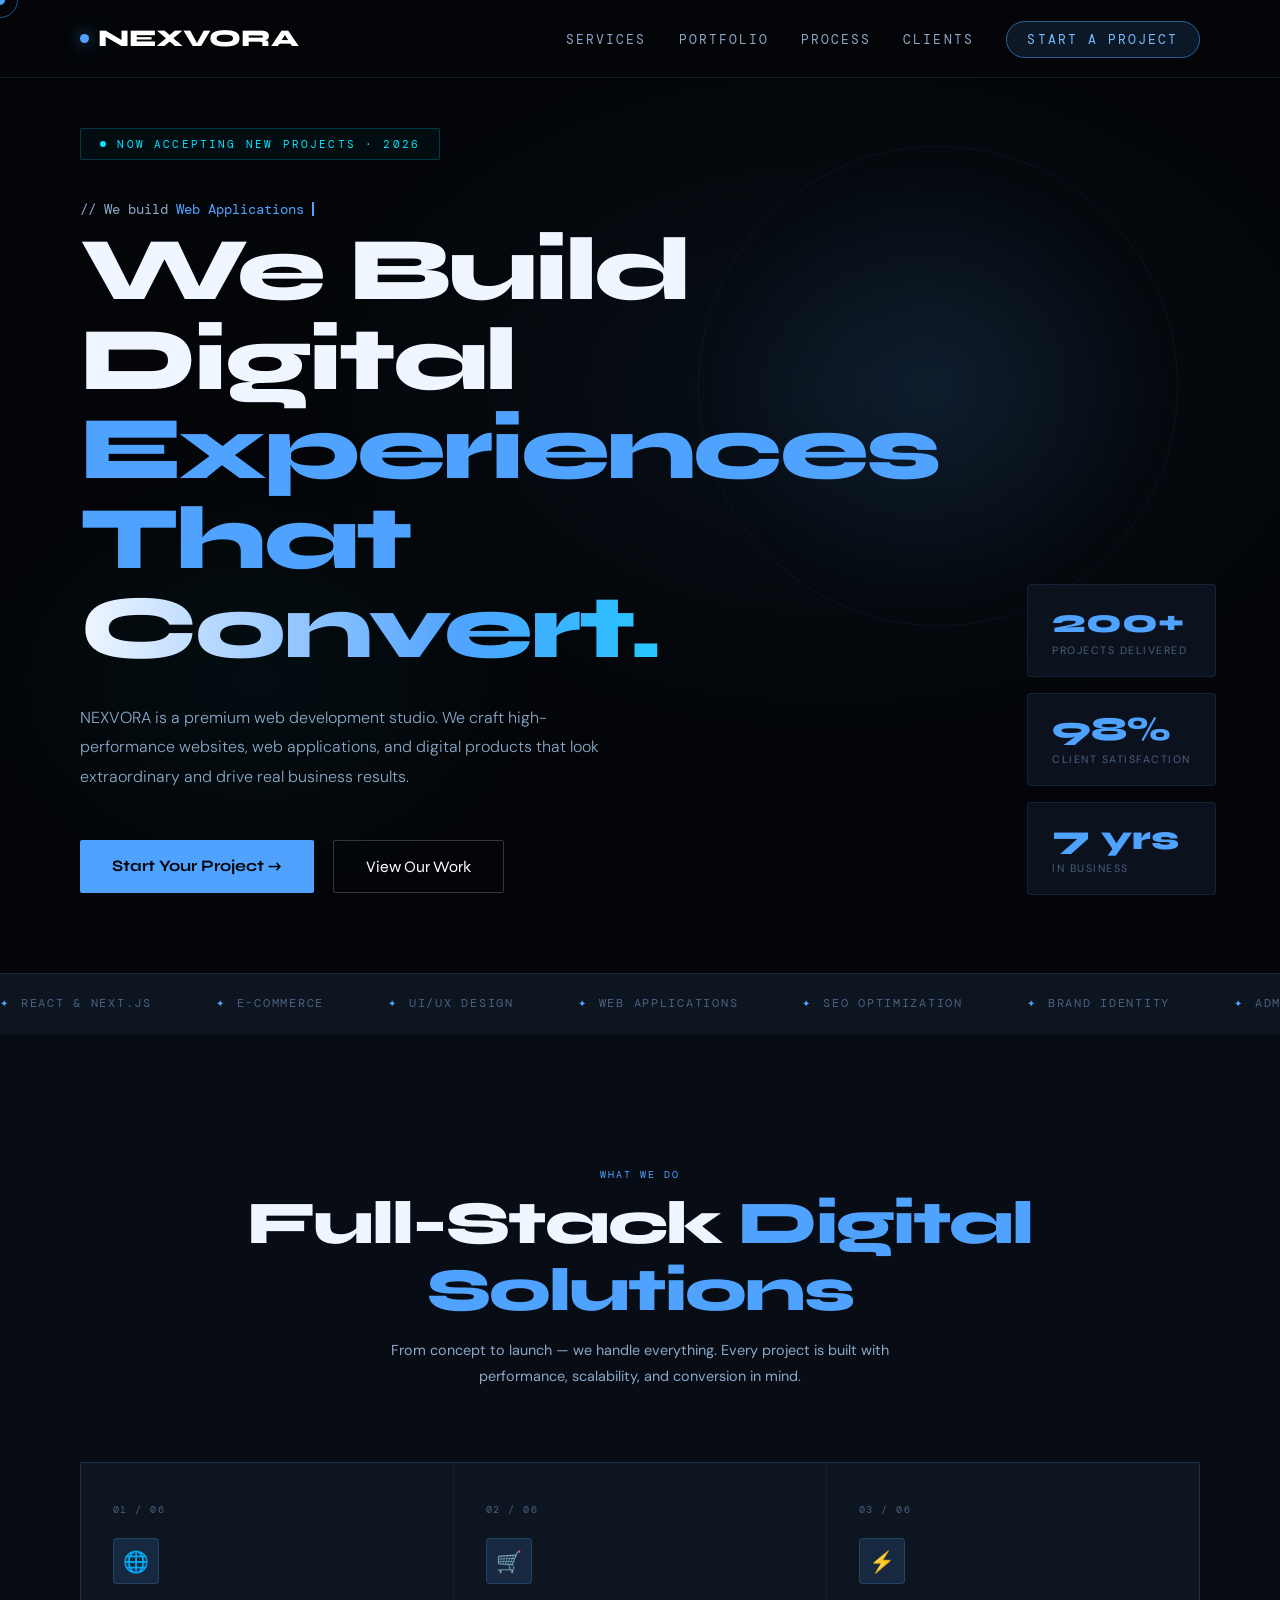
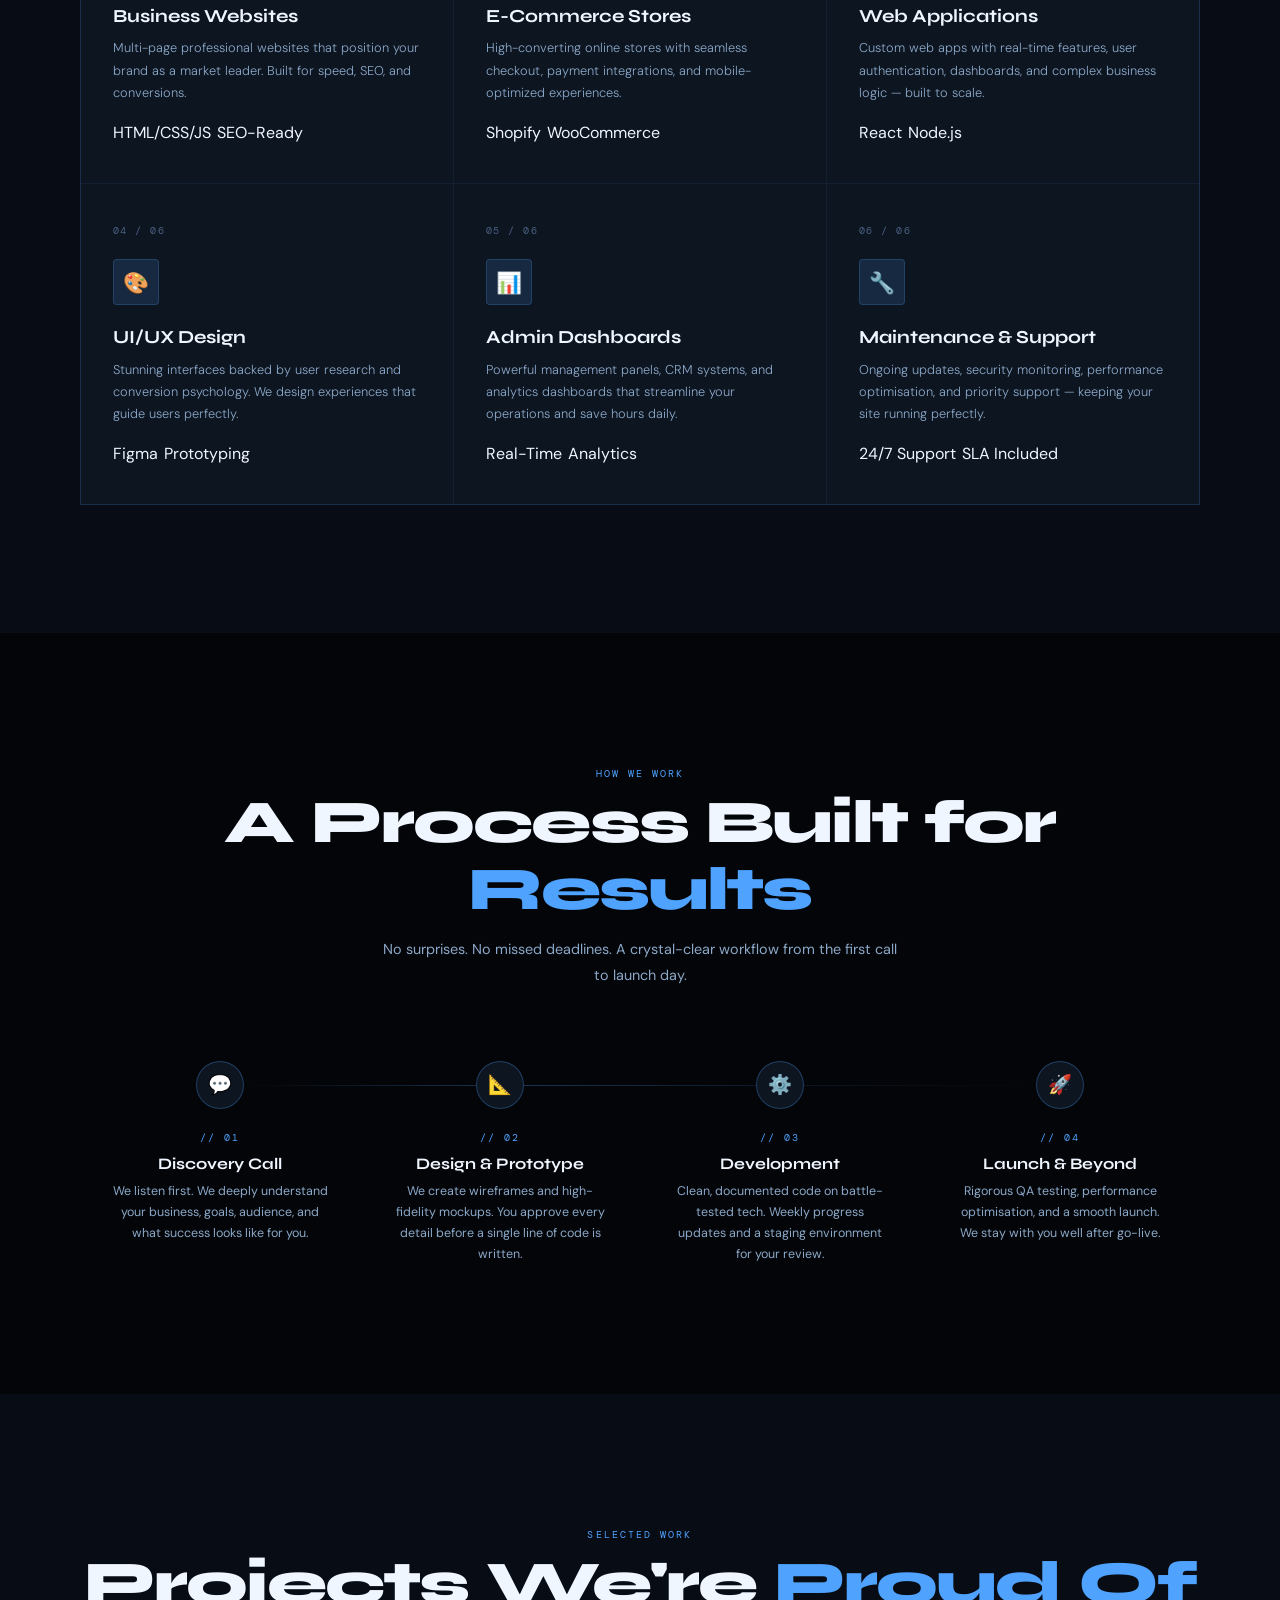
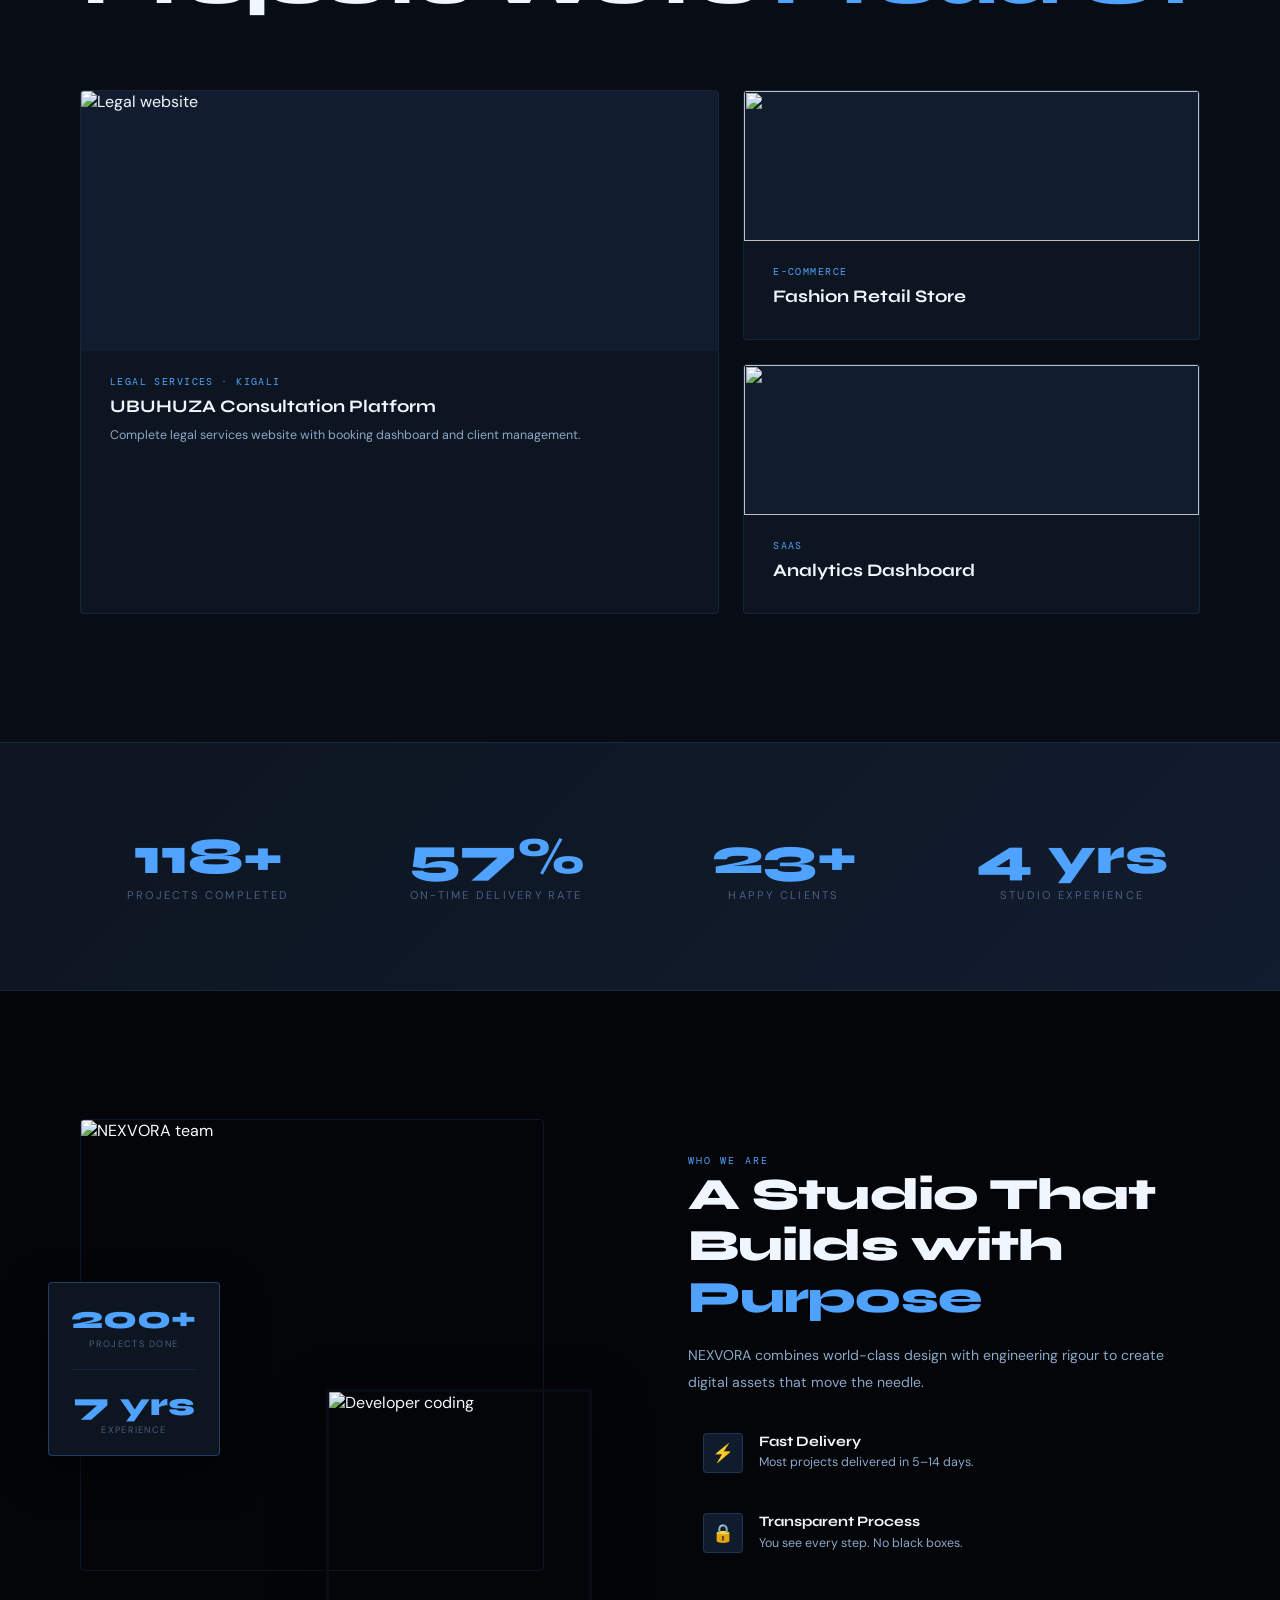
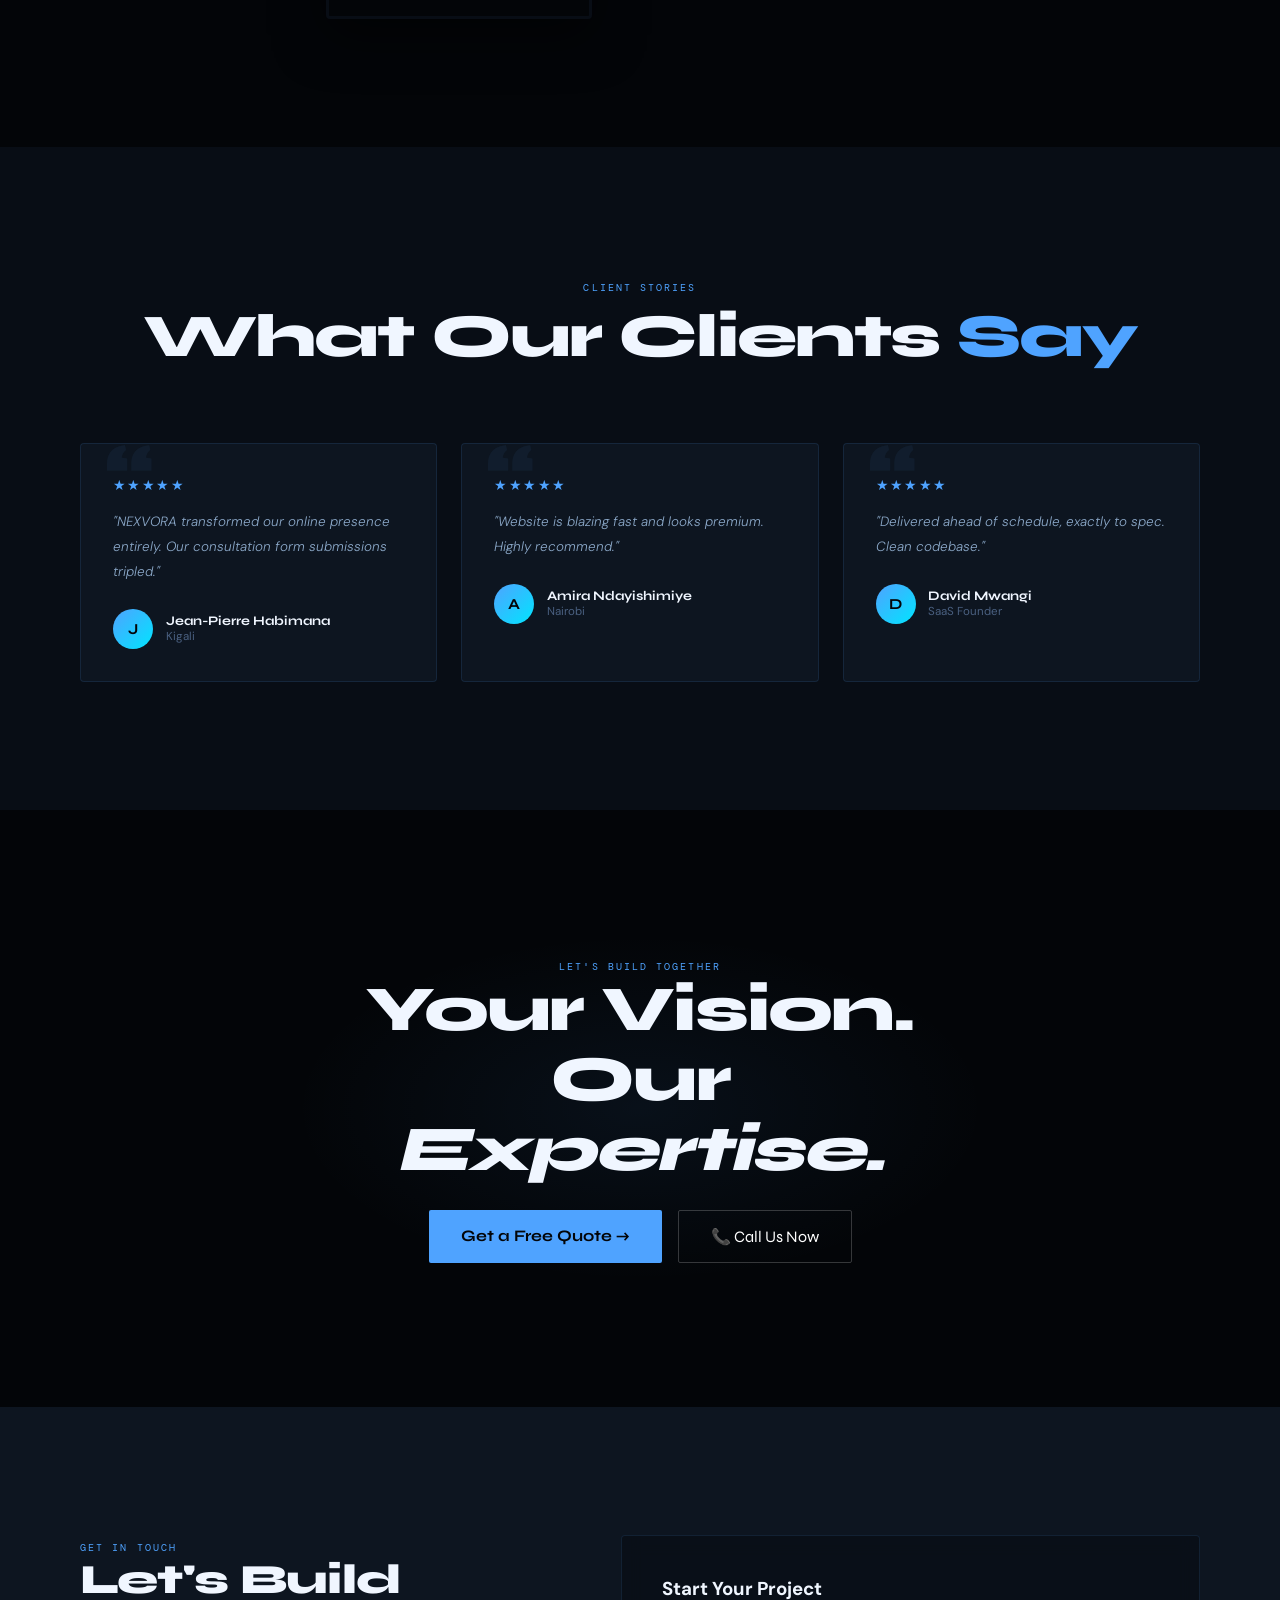
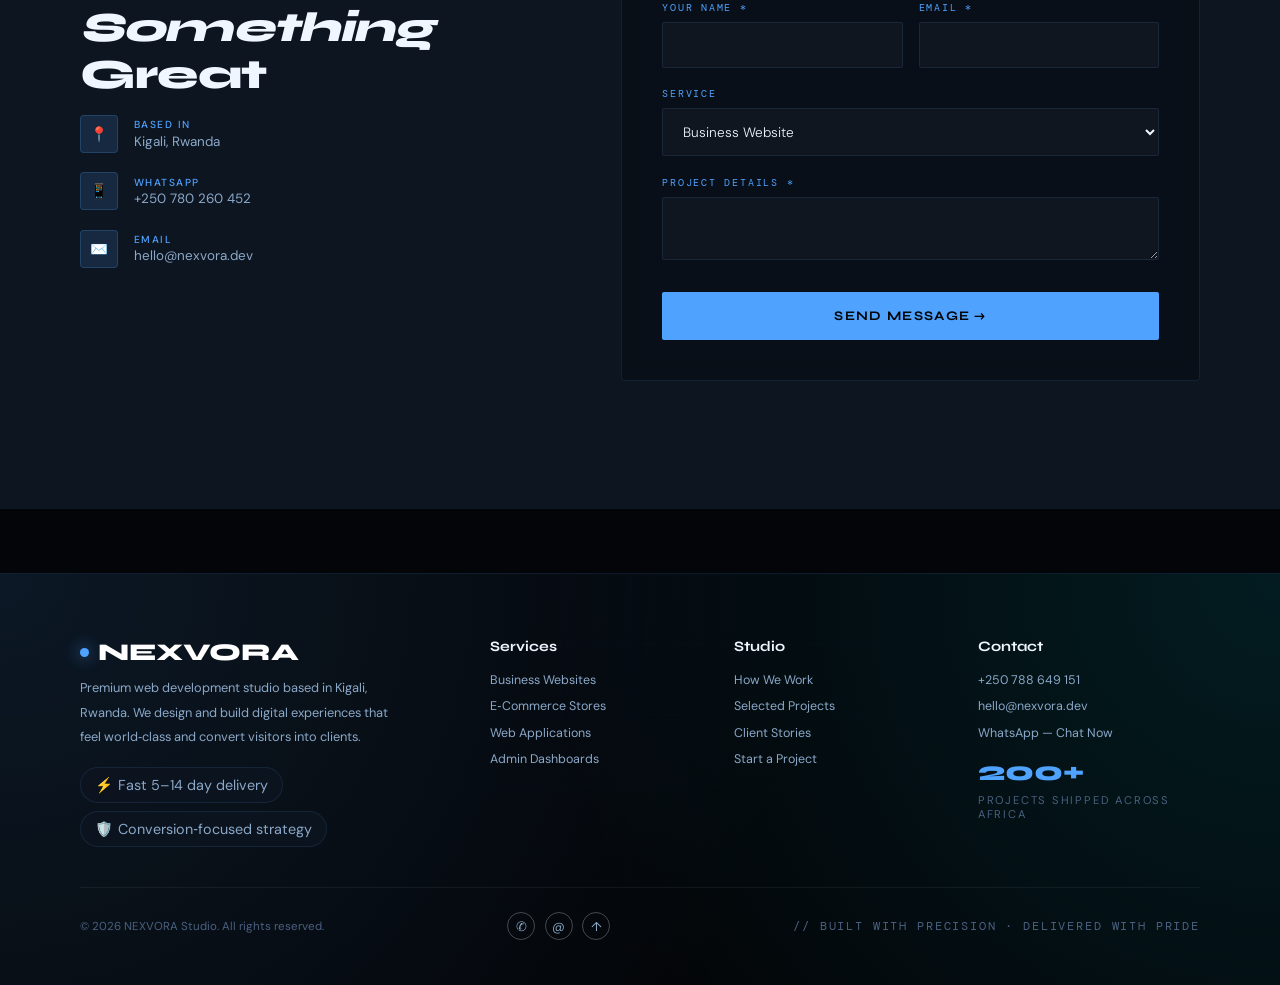
==== index.html @ e2d2cad9 "Initial NEXVORA" ====
<!DOCTYPE html>
<html lang="en">
<head>
<meta charset="UTF-8">
<meta name="viewport" content="width=device-width, initial-scale=1.0">
<title>NEXVORA — World-Class Web Development Studio</title>
<link rel="preconnect" href="https://fonts.googleapis.com">
<link rel="preconnect" href="https://fonts.gstatic.com" crossorigin>
<link rel="preconnect" href="https://images.unsplash.com">
<link rel="stylesheet" href="shared.css">
<style>
section{position:relative;z-index:1;}
/* HERO */
.hero{min-height:100vh;display:flex;align-items:center;padding:8rem 5rem 5rem;overflow:hidden;position:relative;}
.hero-bg{position:absolute;inset:0;background:radial-gradient(ellipse 70% 60% at 65% 40%,rgba(79,163,255,.07),transparent 60%),radial-gradient(ellipse 40% 40% at 20% 70%,rgba(0,229,255,.04),transparent 55%),var(--black);overflow:hidden;}
.hero-bg::before{content:'';position:absolute;inset:-10%;background:url('https://images.unsplash.com/photo-1522071820081-009f0129c71c?w=1600&q=70&auto=format&fit=crop') center/cover no-repeat;opacity:.18;mix-blend-mode:soft-light;filter:grayscale(18%);pointer-events:none;}
.hero-img-right{position:absolute;right:0;top:0;bottom:0;width:45%;background:url('https://images.unsplash.com/photo-1607799279861-4dd421887fb3?w=800&q=75&auto=format&fit=crop') center/cover no-repeat;mask-image:linear-gradient(to right,transparent 0%,black 35%);-webkit-mask-image:linear-gradient(to right,transparent 0%,black 35%);opacity:.15;pointer-events:none;}
.hero-orb{position:absolute;right:8%;top:15%;width:480px;height:480px;background:radial-gradient(circle,rgba(79,163,255,.1) 0%,transparent 70%);border-radius:50%;animation:orbFloat 9s ease-in-out infinite;border:1px solid rgba(79,163,255,.07);will-change:transform;pointer-events:none;}
@keyframes orbFloat{0%,100%{transform:translateY(0);}50%{transform:translateY(-24px);}}
.hero-content{position:relative;z-index:2;max-width:760px;}
.hero-badge{display:inline-flex;align-items:center;gap:.7rem;font-family:'DM Mono',monospace;font-size:.68rem;letter-spacing:.2em;text-transform:uppercase;color:var(--cyan);margin-bottom:2.5rem;padding:.5rem 1.2rem;border:1px solid rgba(0,229,255,.2);border-radius:2px;background:rgba(0,229,255,.04);animation:fadeUp .7s ease .1s both;}
.hero-badge-dot{width:6px;height:6px;background:var(--cyan);border-radius:50%;animation:dotPulse 2.5s infinite;}
@keyframes fadeUp{from{opacity:0;transform:translate3d(0,18px,0);}to{opacity:1;transform:translate3d(0,0,0);}}
.hero h1{font-family:'Syne',sans-serif;font-size:clamp(3rem,7vw,6.2rem);font-weight:800;line-height:1.0;letter-spacing:-.03em;color:var(--white);margin-bottom:1.8rem;animation:fadeUp .8s ease .2s both;}
.hero h1 .line-2{display:block;color:var(--blue);}
.hero h1 .line-3{display:block;background:linear-gradient(90deg,var(--white) 0%,var(--blue) 50%,var(--cyan) 100%);-webkit-background-clip:text;-webkit-text-fill-color:transparent;background-clip:text;}
.type-wrap{display:flex;align-items:center;gap:.5rem;font-family:'DM Mono',monospace;font-size:.88rem;color:var(--text);margin-bottom:.5rem;animation:fadeUp .7s ease .35s both;}
.cursor-blink{width:2px;height:1em;background:var(--blue);display:inline-block;animation:blink .9s step-end infinite;}
@keyframes blink{0%,100%{opacity:1;}50%{opacity:0;}}
.hero-sub{font-size:1rem;font-weight:300;color:var(--text);line-height:1.85;max-width:540px;margin-bottom:3rem;animation:fadeUp .7s ease .45s both;}
.hero-actions{display:flex;gap:1.2rem;flex-wrap:wrap;animation:fadeUp .7s ease .55s both;}
.hero-stats{position:absolute;right:5%;bottom:8%;z-index:2;display:flex;flex-direction:column;gap:1rem;animation:fadeUp .9s ease .9s both;}
.hero-stat-card{background:rgba(13,21,32,.88);border:1px solid var(--border);border-radius:4px;padding:1.2rem 1.5rem;backdrop-filter:blur(10px);min-width:155px;transition:border-color .25s;}
.h-stat-num{font-family:'Syne',sans-serif;font-size:2.1rem;font-weight:800;color:var(--blue);line-height:1;}
.h-stat-label{font-size:.67rem;letter-spacing:.14em;text-transform:uppercase;color:var(--text-dim);margin-top:.3rem;}
/* MARQUEE */
.marquee-section{padding:1.4rem 0;border-top:1px solid var(--border);border-bottom:1px solid var(--border);background:var(--panel);overflow:hidden;position:relative;z-index:1;contain:layout style;}
.marquee-track{display:flex;gap:4rem;white-space:nowrap;animation:marquee 35s linear infinite;will-change:transform;}
@keyframes marquee{from{transform:translate3d(0,0,0);}to{transform:translate3d(-50%,0,0);}}
.marquee-item{display:flex;align-items:center;gap:.7rem;font-family:'DM Mono',monospace;font-size:.72rem;letter-spacing:.15em;text-transform:uppercase;color:var(--text-dim);flex-shrink:0;}
.marquee-item span{color:var(--blue);font-size:.6rem;}
/* SERVICES */
#services{padding:8rem 5rem;background:var(--dark);}
.section-header{text-align:center;margin-bottom:4.5rem;}
.section-header h2{font-family:'Syne',sans-serif;font-size:clamp(2.4rem,5vw,3.8rem);font-weight:800;letter-spacing:-.03em;color:var(--white);margin-top:.5rem;line-height:1.1;}
.section-header h2 em{font-style:normal;color:var(--blue);}
.section-header p{font-size:.9rem;color:var(--text);max-width:520px;margin:.8rem auto 0;line-height:1.8;}
.services-grid{display:grid;grid-template-columns:repeat(3,1fr);gap:1px;background:var(--border);border:1px solid var(--border);max-width:1280px;margin:0 auto;contain:layout;}
.svc-card{background:var(--panel);padding:2.5rem 2rem;transition:background .3s,transform .3s;position:relative;overflow:hidden;}
.svc-card::before{content:'';position:absolute;top:0;left:0;right:0;height:2px;background:linear-gradient(90deg,var(--blue),var(--cyan));transform:scaleX(0);transform-origin:left;transition:transform .35s;}
.svc-card:hover{background:var(--panel-2);transform:translateY(-2px);}
.svc-card:hover::before{transform:scaleX(1);}
.svc-num{font-family:'DM Mono',monospace;font-size:.64rem;color:var(--text-dim);letter-spacing:.14em;margin-bottom:1.4rem;}
.svc-icon{width:46px;height:46px;background:var(--blue-dim);border:1px solid rgba(79,163,255,.2);border-radius:4px;display:flex;align-items:center;justify-content:center;font-size:1.3rem;margin-bottom:1.3rem;transition:background .25s,border-color .25s;}
.svc-card:hover .svc-icon{background:rgba(79,163,255,.25);border-color:var(--blue);}
.svc-title{font-family:'Syne',sans-serif;font-size:1.15rem;font-weight:700;color:var(--white);margin-bottom:.65rem;}
.svc-desc{font-size:.8rem;font-weight:300;color:var(--text);line-height:1.75;}
.svc-tags{display:flex;flex-wrap:wrap;gap:.4rem;margin-top:1.1rem;}
.svc-arrow{position:absolute;top:2rem;right:2rem;color:var(--blue);opacity:0;transform:translate3d(-8px,0,0);transition:opacity .25s,transform .25s;font-size:1rem;}
.svc-card:hover .svc-arrow{opacity:1;transform:translate3d(0,0,0);}
/* PROCESS */
#process{padding:8rem 5rem;background:var(--black);overflow:hidden;position:relative;}
#process::before{content:'';position:absolute;inset:0;background:url('https://images.unsplash.com/photo-1461749280684-dccba630e2f6?w=1200&q=50&auto=format&fit=crop') center/cover no-repeat;opacity:.03;pointer-events:none;}
.process-inner{max-width:1280px;margin:0 auto;}
.process-grid{display:grid;grid-template-columns:repeat(4,1fr);gap:0;margin-top:3.5rem;position:relative;}
.process-grid::before{content:'';position:absolute;top:24px;left:calc(12.5% + 24px);right:calc(12.5% + 24px);height:1px;background:linear-gradient(90deg,transparent,var(--border-bright),var(--border),transparent);}
.process-step{padding:0 2rem;text-align:center;}
.step-icon-wrap{width:48px;height:48px;background:var(--panel);border:1px solid var(--border-bright);border-radius:50%;display:flex;align-items:center;justify-content:center;font-size:1.2rem;margin:0 auto 1.4rem;position:relative;z-index:1;transition:background .25s,border-color .25s,box-shadow .25s;}
.process-step:hover .step-icon-wrap{background:var(--blue-dim);border-color:var(--blue);box-shadow:0 0 20px rgba(79,163,255,.18);}
.step-num{font-family:'DM Mono',monospace;font-size:.6rem;color:var(--blue);letter-spacing:.2em;margin-bottom:.6rem;}
.step-title{font-family:'Syne',sans-serif;font-size:1rem;font-weight:700;color:var(--white);margin-bottom:.5rem;}
.step-desc{font-size:.78rem;color:var(--text);line-height:1.7;}
/* WORK */
#work{padding:8rem 5rem;background:var(--dark);}
.work-grid{display:grid;grid-template-columns:1.4fr 1fr;gap:1.5rem;max-width:1280px;margin:3rem auto 0;}
.work-card{background:var(--panel);border:1px solid var(--border);border-radius:4px;overflow:hidden;transition:border-color .3s,transform .3s,box-shadow .3s;}
.work-card:hover{border-color:var(--border-bright);transform:translateY(-4px);box-shadow:0 20px 50px rgba(0,0,0,.45);}
.work-img{width:100%;height:260px;position:relative;overflow:hidden;background:var(--panel-2);}
.work-img img{width:100%;height:100%;object-fit:cover;transition:transform .5s ease,filter .4s ease;filter:grayscale(12%);}
.work-card:hover .work-img img{transform:scale(1.05);filter:grayscale(0%);}
.work-img-overlay{position:absolute;inset:0;background:rgba(3,5,8,.55);display:flex;align-items:center;justify-content:center;opacity:0;transition:opacity .28s;}
.work-card:hover .work-img-overlay{opacity:1;}
.work-overlay-label{font-family:'Syne',sans-serif;font-size:.78rem;font-weight:700;letter-spacing:.14em;text-transform:uppercase;color:var(--white);border:1px solid rgba(255,255,255,.3);padding:.55rem 1.3rem;border-radius:2px;}
.work-info{padding:1.5rem 1.8rem;}
.work-cat{font-family:'DM Mono',monospace;font-size:.64rem;color:var(--blue);letter-spacing:.14em;text-transform:uppercase;margin-bottom:.5rem;}
.work-title{font-family:'Syne',sans-serif;font-size:1.1rem;font-weight:700;color:var(--white);margin-bottom:.5rem;}
.work-desc{font-size:.78rem;color:var(--text);line-height:1.7;}
.work-small-grid{display:grid;grid-template-columns:1fr;gap:1.5rem;}
/* STATS */
.stats-section{padding:5.5rem 5rem;background:linear-gradient(135deg,var(--panel),var(--panel-2));border-top:1px solid var(--border);border-bottom:1px solid var(--border);}
.stats-inner{max-width:1280px;margin:0 auto;display:grid;grid-template-columns:repeat(4,1fr);gap:2rem;}
.stat-item{text-align:center;}
.stat-number{font-family:'Syne',sans-serif;font-size:3.2rem;font-weight:800;color:var(--blue);line-height:1;margin-bottom:.4rem;}
.stat-label{font-size:.7rem;letter-spacing:.2em;text-transform:uppercase;color:var(--text-dim);}
/* ABOUT */
.about-section{padding:8rem 5rem;background:var(--black);}
.about-inner{max-width:1280px;margin:0 auto;display:grid;grid-template-columns:1fr 1fr;gap:6rem;align-items:center;}
.about-img-stack{position:relative;height:500px;}
.about-img-main{position:absolute;top:0;left:0;right:3rem;bottom:3rem;border-radius:4px;overflow:hidden;border:1px solid var(--border);}
.about-img-main img{width:100%;height:100%;object-fit:cover;filter:grayscale(15%) contrast(1.05);transition:filter .5s;}
.about-img-main:hover img{filter:grayscale(0%);}
.about-img-accent{position:absolute;bottom:0;right:0;width:52%;height:46%;border-radius:4px;overflow:hidden;border:3px solid var(--dark);box-shadow:0 16px 50px rgba(0,0,0,.55);}
.about-img-accent img{width:100%;height:100%;object-fit:cover;filter:grayscale(10%);}
.about-float-badge{position:absolute;top:50%;left:-2rem;transform:translateY(-50%);background:var(--panel);border:1px solid var(--border-bright);border-radius:4px;padding:1.2rem 1.4rem;z-index:2;box-shadow:0 16px 40px rgba(0,0,0,.5);display:flex;flex-direction:column;gap:1.2rem;}
.afb-stat{text-align:center;}
.afb-num{font-family:'Syne',sans-serif;font-size:2rem;font-weight:800;color:var(--blue);line-height:1;}
.afb-lbl{font-size:.58rem;letter-spacing:.14em;text-transform:uppercase;color:var(--text-dim);margin-top:.2rem;}
.afb-div{height:1px;background:var(--border);}
.about-text h2{font-family:'Syne',sans-serif;font-size:clamp(2rem,3.5vw,3rem);font-weight:800;letter-spacing:-.02em;color:var(--white);line-height:1.15;margin-bottom:1.2rem;}
.about-text h2 em{font-style:normal;color:var(--blue);}
.about-text p{font-size:.88rem;color:var(--text);line-height:1.9;margin-bottom:1rem;}
.about-pillars{display:flex;flex-direction:column;gap:.7rem;margin:1.4rem 0;}
.ap-row{display:flex;gap:1rem;align-items:flex-start;padding:.85rem;border:1px solid transparent;border-radius:4px;transition:background .25s,border-color .25s;}
.ap-row:hover{background:var(--blue-dim);border-color:var(--border);}
.ap-icon{width:40px;height:40px;background:var(--blue-dim);border:1px solid rgba(79,163,255,.2);border-radius:4px;display:flex;align-items:center;justify-content:center;font-size:1.1rem;flex-shrink:0;}
.ap-title{font-family:'Syne',sans-serif;font-size:.9rem;font-weight:700;color:var(--white);margin-bottom:.2rem;}
.ap-desc{font-size:.78rem;color:var(--text);line-height:1.6;}
/* TESTIMONIALS */
#testimonials{padding:8rem 5rem;background:var(--dark);}
.testi-grid{display:grid;grid-template-columns:repeat(3,1fr);gap:1.5rem;max-width:1280px;margin:3rem auto 0;}
.testi-card{background:var(--panel);border:1px solid var(--border);border-radius:4px;padding:2rem;transition:border-color .25s,transform .25s;position:relative;overflow:hidden;}
.testi-card:hover{border-color:var(--border-bright);transform:translateY(-3px);}
.testi-card::before{content:'\201C';position:absolute;top:-.5rem;left:1.5rem;font-family:'Syne',sans-serif;font-size:5rem;font-weight:800;color:rgba(79,163,255,.06);line-height:1;pointer-events:none;}
.testi-stars{color:var(--blue);font-size:.88rem;letter-spacing:.1em;margin-bottom:1rem;}
.testi-text{font-size:.84rem;font-weight:300;color:var(--text);line-height:1.85;margin-bottom:1.5rem;font-style:italic;}
.testi-author{display:flex;align-items:center;gap:.8rem;}
.testi-av{width:40px;height:40px;border-radius:50%;background:linear-gradient(135deg,var(--blue),var(--cyan));display:flex;align-items:center;justify-content:center;font-family:'Syne',sans-serif;font-size:.95rem;font-weight:700;color:var(--black);flex-shrink:0;}
.testi-name{font-family:'Syne',sans-serif;font-size:.82rem;font-weight:700;color:var(--white);}
.testi-role{font-size:.72rem;color:var(--text-dim);}
/* CTA */
#cta{padding:9rem 5rem;text-align:center;background:var(--black);position:relative;overflow:hidden;}
.cta-glow{position:absolute;top:50%;left:50%;transform:translate(-50%,-50%);width:700px;height:350px;background:radial-gradient(ellipse,rgba(79,163,255,.07),transparent 70%);pointer-events:none;}
.cta-inner{position:relative;z-index:1;max-width:680px;margin:0 auto;}
.cta-inner h2{font-family:'Syne',sans-serif;font-size:clamp(2.4rem,5vw,4.2rem);font-weight:800;letter-spacing:-.03em;color:var(--white);line-height:1.1;margin-bottom:1.5rem;}
.cta-btns{display:flex;gap:1rem;justify-content:center;flex-wrap:wrap;}
/* CONTACT */
#contact{padding:8rem 5rem;background:var(--panel);}
.contact-inner{max-width:1280px;margin:0 auto;display:grid;grid-template-columns:1fr 1.3fr;gap:6rem;align-items:start;}
.contact-info h2{font-family:'Syne',sans-serif;font-size:2.6rem;font-weight:800;letter-spacing:-.02em;color:var(--white);margin-bottom:1rem;line-height:1.15;}
.contact-detail{display:flex;gap:1rem;margin-bottom:1.2rem;align-items:center;}
.cd-icon{width:38px;height:38px;background:var(--blue-dim);border:1px solid rgba(79,163,255,.2);border-radius:4px;display:flex;align-items:center;justify-content:center;font-size:.9rem;flex-shrink:0;}
.cd-label{font-size:.64rem;font-weight:500;letter-spacing:.14em;text-transform:uppercase;color:var(--blue);margin-bottom:.1rem;}
.cd-val{font-size:.84rem;color:var(--text);}
.contact-form-box{background:rgba(8,13,21,.65);border:1px solid var(--border);border-radius:4px;padding:2.5rem;backdrop-filter:blur(10px);}
.cf{margin-bottom:1.2rem;}
.cf label{display:block;font-family:'DM Mono',monospace;font-size:.62rem;letter-spacing:.18em;text-transform:uppercase;color:var(--blue);margin-bottom:.5rem;}
.cf input,.cf textarea,.cf select{width:100%;background:rgba(255,255,255,.03);border:1px solid var(--border);border-radius:2px;padding:.85rem 1rem;color:var(--white);font-family:'DM Sans',sans-serif;font-size:.85rem;font-weight:300;transition:border-color .25s;outline:none;resize:vertical;}
.cf-row{display:grid;grid-template-columns:1fr 1fr;gap:1rem;}
.submit-btn{width:100%;background:var(--blue);color:var(--black);border:none;padding:1rem;font-family:'Syne',sans-serif;font-size:.82rem;font-weight:700;letter-spacing:.1em;text-transform:uppercase;border-radius:2px;cursor:pointer;transition:background .25s,box-shadow .25s;margin-top:.5rem;}
.contact-success{display:none;text-align:center;padding:3rem 1rem;}
@media(max-width:1024px){
  .services-grid,.testi-grid,.stats-inner,.process-grid{grid-template-columns:1fr 1fr;}
  .work-grid,.about-inner,.contact-inner{grid-template-columns:1fr;}
}
@media(max-width:768px){
  .hero{padding:7rem 1.5rem 4rem;}
  #services,#process,#work,#testimonials,#cta,#contact,.about-section{padding:5rem 1.5rem;}
  .services-grid,.testi-grid,.process-grid,.cf-row{grid-template-columns:1fr;}
}
</style>
</head>
<body>
<div id="cursor"></div>
<div id="cursor-ring"></div>

<nav id="mainNav">
  <a href="index.html" class="nav-logo"><span class="logo-dot"></span>NEXVORA</a>
  <ul class="nav-links">
    <li><a href="#services">Services</a></li>
    <li><a href="services.html">Portfolio</a></li>
    <li><a href="#process">Process</a></li>
    <li><a href="#testimonials">Clients</a></li>
    <li><a href="#contact" class="nav-cta">Start a Project</a></li>
  </ul>
</nav>

<!-- HERO -->
<section class="hero">
  <div class="hero-bg"></div>
  <div class="hero-img-right"></div>
  <div class="grid-bg"></div>
  <div class="hero-orb"></div>
  <div class="hero-content">
    <div class="hero-badge"><span class="hero-badge-dot"></span>Now Accepting New Projects · 2026</div>
    <div class="type-wrap"><span>// We build</span><span id="typeText" style="color:var(--blue)"></span><span class="cursor-blink"></span></div>
    <h1>We Build Digital<br><span class="line-2">Experiences That</span><span class="line-3">Convert.</span></h1>
    <p class="hero-sub">NEXVORA is a premium web development studio. We craft high-performance websites, web applications, and digital products that look extraordinary and drive real business results.</p>
    <div class="hero-actions">
      <a href="#contact" class="btn-primary">Start Your Project <span>→</span></a>
      <a href="services.html" class="btn-outline">View Our Work</a>
    </div>
  </div>
  <div class="hero-stats">
    <div class="hero-stat-card"><div class="h-stat-num" data-count="200" data-suffix="+">200+</div><div class="h-stat-label">Projects Delivered</div></div>
    <div class="hero-stat-card"><div class="h-stat-num" data-count="98" data-suffix="%">98%</div><div class="h-stat-label">Client Satisfaction</div></div>
    <div class="hero-stat-card"><div class="h-stat-num" data-count="7" data-suffix=" yrs">7 yrs</div><div class="h-stat-label">In Business</div></div>
  </div>
</section>

<!-- MARQUEE -->
<div class="marquee-section">
  <div class="marquee-track">
    <div class="marquee-item"><span>✦</span>React &amp; Next.js</div><div class="marquee-item"><span>✦</span>E-Commerce</div><div class="marquee-item"><span>✦</span>UI/UX Design</div><div class="marquee-item"><span>✦</span>Web Applications</div><div class="marquee-item"><span>✦</span>SEO Optimization</div><div class="marquee-item"><span>✦</span>Brand Identity</div><div class="marquee-item"><span>✦</span>Admin Dashboards</div><div class="marquee-item"><span>✦</span>Landing Pages</div><div class="marquee-item"><span>✦</span>Mobile-First Design</div><div class="marquee-item"><span>✦</span>Performance Tuning</div>
    <div class="marquee-item"><span>✦</span>React &amp; Next.js</div><div class="marquee-item"><span>✦</span>E-Commerce</div><div class="marquee-item"><span>✦</span>UI/UX Design</div><div class="marquee-item"><span>✦</span>Web Applications</div><div class="marquee-item"><span>✦</span>SEO Optimization</div><div class="marquee-item"><span>✦</span>Brand Identity</div><div class="marquee-item"><span>✦</span>Admin Dashboards</div><div class="marquee-item"><span>✦</span>Landing Pages</div><div class="marquee-item"><span>✦</span>Mobile-First Design</div><div class="marquee-item"><span>✦</span>Performance Tuning</div>
  </div>
</div>

<!-- SERVICES -->
<section id="services">
  <div class="grid-bg"></div>
  <div class="section-header reveal">
    <span class="label">What We Do</span>
    <h2>Full-Stack <em>Digital Solutions</em></h2>
    <p>From concept to launch — we handle everything. Every project is built with performance, scalability, and conversion in mind.</p>
  </div>
  <div class="services-grid">
    <div class="svc-card reveal" data-tilt><div class="svc-num">01 / 06</div><div class="svc-icon">🌐</div><div class="svc-title">Business Websites</div><p class="svc-desc">Multi-page professional websites that position your brand as a market leader. Built for speed, SEO, and conversions.</p><div class="svc-tags"><span class="tag tag-blue">HTML/CSS/JS</span><span class="tag tag-blue">SEO-Ready</span></div><span class="svc-arrow">→</span></div>
    <div class="svc-card reveal" data-tilt><div class="svc-num">02 / 06</div><div class="svc-icon">🛒</div><div class="svc-title">E-Commerce Stores</div><p class="svc-desc">High-converting online stores with seamless checkout, payment integrations, and mobile-optimized experiences.</p><div class="svc-tags"><span class="tag tag-blue">Shopify</span><span class="tag tag-blue">WooCommerce</span></div><span class="svc-arrow">→</span></div>
    <div class="svc-card reveal" data-tilt><div class="svc-num">03 / 06</div><div class="svc-icon">⚡</div><div class="svc-title">Web Applications</div><p class="svc-desc">Custom web apps with real-time features, user authentication, dashboards, and complex business logic — built to scale.</p><div class="svc-tags"><span class="tag tag-blue">React</span><span class="tag tag-blue">Node.js</span></div><span class="svc-arrow">→</span></div>
    <div class="svc-card reveal" data-tilt><div class="svc-num">04 / 06</div><div class="svc-icon">🎨</div><div class="svc-title">UI/UX Design</div><p class="svc-desc">Stunning interfaces backed by user research and conversion psychology. We design experiences that guide users perfectly.</p><div class="svc-tags"><span class="tag tag-blue">Figma</span><span class="tag tag-blue">Prototyping</span></div><span class="svc-arrow">→</span></div>
    <div class="svc-card reveal" data-tilt><div class="svc-num">05 / 06</div><div class="svc-icon">📊</div><div class="svc-title">Admin Dashboards</div><p class="svc-desc">Powerful management panels, CRM systems, and analytics dashboards that streamline your operations and save hours daily.</p><div class="svc-tags"><span class="tag tag-blue">Real-Time</span><span class="tag tag-blue">Analytics</span></div><span class="svc-arrow">→</span></div>
    <div class="svc-card reveal" data-tilt><div class="svc-num">06 / 06</div><div class="svc-icon">🔧</div><div class="svc-title">Maintenance &amp; Support</div><p class="svc-desc">Ongoing updates, security monitoring, performance optimisation, and priority support — keeping your site running perfectly.</p><div class="svc-tags"><span class="tag tag-green">24/7 Support</span><span class="tag tag-green">SLA Included</span></div><span class="svc-arrow">→</span></div>
  </div>
</section>

<!-- PROCESS -->
<section id="process">
  <div class="process-inner">
    <div class="section-header reveal">
      <span class="label">How We Work</span>
      <h2>A Process Built for <em>Results</em></h2>
      <p>No surprises. No missed deadlines. A crystal-clear workflow from the first call to launch day.</p>
    </div>
    <div class="process-grid">
      <div class="process-step reveal"><div class="step-icon-wrap">💬</div><div class="step-num">// 01</div><div class="step-title">Discovery Call</div><p class="step-desc">We listen first. We deeply understand your business, goals, audience, and what success looks like for you.</p></div>
      <div class="process-step reveal"><div class="step-icon-wrap">📐</div><div class="step-num">// 02</div><div class="step-title">Design &amp; Prototype</div><p class="step-desc">We create wireframes and high-fidelity mockups. You approve every detail before a single line of code is written.</p></div>
      <div class="process-step reveal"><div class="step-icon-wrap">⚙️</div><div class="step-num">// 03</div><div class="step-title">Development</div><p class="step-desc">Clean, documented code on battle-tested tech. Weekly progress updates and a staging environment for your review.</p></div>
      <div class="process-step reveal"><div class="step-icon-wrap">🚀</div><div class="step-num">// 04</div><div class="step-title">Launch &amp; Beyond</div><p class="step-desc">Rigorous QA testing, performance optimisation, and a smooth launch. We stay with you well after go-live.</p></div>
    </div>
  </div>
</section>

<!-- WORK -->
<section id="work">
  <div class="section-header reveal">
    <span class="label">Selected Work</span>
    <h2>Projects We're <em>Proud Of</em></h2>
  </div>
  <div class="work-grid">
    <div class="work-card reveal">
      <div class="work-img">
        <img src="https://images.unsplash.com/photo-1589829545856-d10d557cf95f?w=750&q=75&auto=format&fit=crop" alt="Legal website">
        <div class="work-img-overlay"><span class="work-overlay-label">View Project</span></div>
      </div>
      <div class="work-info">
        <div class="work-cat">Legal Services · Kigali</div>
        <div class="work-title">UBUHUZA Consultation Platform</div>
        <p class="work-desc">Complete legal services website with booking dashboard and client management.</p>
      </div>
    </div>
    <div class="work-small-grid">
      <div class="work-card reveal"><div class="work-img" style="height:150px;"><img src="https://images.unsplash.com/photo-1441986300917-64674bd600d8?w=550&q=75&auto=format&fit=crop"></div><div class="work-info"><div class="work-cat">E-Commerce</div><div class="work-title">Fashion Retail Store</div></div></div>
      <div class="work-card reveal"><div class="work-img" style="height:150px;"><img src="https://images.unsplash.com/photo-1551288049-bebda4e38f71?w=550&q=75&auto=format&fit=crop"></div><div class="work-info"><div class="work-cat">SaaS</div><div class="work-title">Analytics Dashboard</div></div></div>
    </div>
  </div>
</section>

<!-- STATS -->
<div class="stats-section">
  <div class="stats-inner">
    <div class="stat-item reveal"><div class="stat-number" data-count="200" data-suffix="+">200+</div><div class="stat-label">Projects Completed</div></div>
    <div class="stat-item reveal"><div class="stat-number" data-count="98" data-suffix="%">98%</div><div class="stat-label">On-Time Delivery Rate</div></div>
    <div class="stat-item reveal"><div class="stat-number" data-count="40" data-suffix="+">40+</div><div class="stat-label">Happy Clients</div></div>
    <div class="stat-item reveal"><div class="stat-number" data-count="7" data-suffix=" yrs">7 yrs</div><div class="stat-label">Studio Experience</div></div>
  </div>
</div>

<!-- ABOUT -->
<section class="about-section">
  <div class="about-inner">
    <div class="reveal" style="position:relative;">
      <div class="about-img-stack">
        <div class="about-img-main"><img src="https://images.unsplash.com/photo-1522071820081-009f0129c71c?w=750&q=75&auto=format&fit=crop" alt="NEXVORA team"></div>
        <div class="about-img-accent"><img src="https://images.unsplash.com/photo-1498050108023-c5249f4df085?w=450&q=75&auto=format&fit=crop" alt="Developer coding"></div>
        <div class="about-float-badge"><div class="afb-stat"><div class="afb-num">200+</div><div class="afb-lbl">Projects Done</div></div><div class="afb-div"></div><div class="afb-stat"><div class="afb-num">7 yrs</div><div class="afb-lbl">Experience</div></div></div>
      </div>
    </div>
    <div class="about-text reveal">
      <span class="label">Who We Are</span>
      <h2>A Studio That<br>Builds with <em>Purpose</em></h2>
      <p>NEXVORA combines world-class design with engineering rigour to create digital assets that move the needle.</p>
      <div class="about-pillars">
        <div class="ap-row"><div class="ap-icon">⚡</div><div><div class="ap-title">Fast Delivery</div><div class="ap-desc">Most projects delivered in 5–14 days.</div></div></div>
        <div class="ap-row"><div class="ap-icon">🔒</div><div><div class="ap-title">Transparent Process</div><div class="ap-desc">You see every step. No black boxes.</div></div></div>
      </div>
    </div>
  </div>
</section>

<!-- TESTIMONIALS -->
<section id="testimonials">
  <div class="section-header reveal">
    <span class="label">Client Stories</span>
    <h2>What Our Clients <em>Say</em></h2>
  </div>
  <div class="testi-grid">
    <div class="testi-card reveal"><div class="testi-stars">★★★★★</div><p class="testi-text">"NEXVORA transformed our online presence entirely. Our consultation form submissions tripled."</p><div class="testi-author"><div class="testi-av">J</div><div><div class="testi-name">Jean-Pierre Habimana</div><div class="testi-role">Kigali</div></div></div></div>
    <div class="testi-card reveal"><div class="testi-stars">★★★★★</div><p class="testi-text">"Website is blazing fast and looks premium. Highly recommend."</p><div class="testi-author"><div class="testi-av">A</div><div><div class="testi-name">Amira Ndayishimiye</div><div class="testi-role">Nairobi</div></div></div></div>
    <div class="testi-card reveal"><div class="testi-stars">★★★★★</div><p class="testi-text">"Delivered ahead of schedule, exactly to spec. Clean codebase."</p><div class="testi-author"><div class="testi-av">D</div><div><div class="testi-name">David Mwangi</div><div class="testi-role">SaaS Founder</div></div></div></div>
  </div>
</section>

<!-- CTA -->
<section id="cta">
  <div class="cta-glow"></div>
  <div class="cta-inner reveal">
    <span class="label">Let's Build Together</span>
    <h2>Your Vision.<br>Our <em>Expertise.</em></h2>
    <div class="cta-btns">
      <a href="#contact" class="btn-primary">Get a Free Quote →</a>
      <a href="tel:+250788649151" class="btn-outline">📞 Call Us Now</a>
    </div>
  </div>
</section>

<!-- CONTACT -->
<section id="contact">
  <div class="contact-inner">
    <div class="contact-info reveal-left">
      <span class="label">Get in Touch</span>
      <h2>Let's Build <em>Something</em> Great</h2>
      <div class="contact-detail"><div class="cd-icon">📍</div><div><div class="cd-label">Based In</div><div class="cd-val">Kigali, Rwanda</div></div></div>
      <div class="contact-detail"><div class="cd-icon">📱</div><div><div class="cd-label">WhatsApp</div><div class="cd-val">+250 780 260 452</div></div></div>
      <div class="contact-detail"><div class="cd-icon">✉️</div><div><div class="cd-label">Email</div><div class="cd-val">hello@nexvora.dev</div></div></div>
    </div>
    <div class="contact-form-box reveal">
      <h3>Start Your Project</h3>
      <!-- MODIFIED FOR NETLIFY -->
      <form id="contactForm" name="contact" data-netlify="true">
        <input type="hidden" name="form-name" value="contact" />
        <div class="cf-row">
          <div class="cf"><label>Your Name *</label><input type="text" name="name" id="c-name" required></div>
          <div class="cf"><label>Email *</label><input type="email" name="email" id="c-email" required></div>
        </div>
        <div class="cf"><label>Service</label><select name="service" id="c-type"><option>Business Website</option><option>E-Commerce</option><option>Web App</option></select></div>
        <div class="cf"><label>Project Details *</label><textarea name="message" id="c-message" required></textarea></div>
        <button type="submit" class="submit-btn" id="contactBtn">Send Message →</button>
      </form>
      <div id="contactSuccess" class="contact-success">
        <h4>🚀 Sent!</h4><p>We'll respond within 24 hours.</p>
      </div>
    </div>
  </div>
</section>

<footer>
  <div class="footer-top">
    <div class="footer-brand">
      <a href="index.html" class="nav-logo">
        <span class="logo-dot"></span>NEXVORA
      </a>
      <p>Premium web development studio based in Kigali, Rwanda. We design and build digital experiences that feel world‑class and convert visitors into clients.</p>
      <div class="footer-badge-row">
        <div class="footer-pill"><span>⚡</span><span>Fast 5–14 day delivery</span></div>
        <div class="footer-pill"><span>🛡️</span><span>Conversion‑focused strategy</span></div>
      </div>
    </div>
    <div class="footer-col">
      <h5>Services</h5>
      <ul>
        <li><a href="#services">Business Websites</a></li>
        <li><a href="#services">E‑Commerce Stores</a></li>
        <li><a href="#services">Web Applications</a></li>
        <li><a href="#services">Admin Dashboards</a></li>
      </ul>
    </div>
    <div class="footer-col">
      <h5>Studio</h5>
      <ul>
        <li><a href="#process">How We Work</a></li>
        <li><a href="#work">Selected Projects</a></li>
        <li><a href="#testimonials">Client Stories</a></li>
        <li><a href="#contact">Start a Project</a></li>
      </ul>
    </div>
    <div class="footer-col">
      <h5>Contact</h5>
      <ul>
        <li><a href="tel:+250788649151">+250 788 649 151</a></li>
        <li><a href="mailto:hello@nexvora.dev">hello@nexvora.dev</a></li>
        <li><a href="https://wa.me/250788649151">WhatsApp — Chat Now</a></li>
      </ul>
      <div class="footer-badge-row" style="margin-top:1rem;">
        <span class="footer-metric">200+</span>
        <span class="footer-metric-label">projects shipped across Africa</span>
      </div>
    </div>
  </div>
  <div class="footer-bottom">
    <span>© 2026 NEXVORA Studio. All rights reserved.</span>
    <div class="footer-social">
      <a href="https://wa.me/250788649151" aria-label="WhatsApp">✆</a>
      <a href="mailto:hello@nexvora.dev" aria-label="Email">@</a>
      <a href="#top" aria-label="Back to top">↑</a>
    </div>
    <span>// Built with precision · Delivered with pride</span>
  </div>
</footer>

<script src="shared.js" defer></script>
</body>
</html>
---- shared.css ----
@import url('https://fonts.googleapis.com/css2?family=Syne:wght@700;800&family=DM+Sans:wght@300;400;500&family=DM+Mono:wght@400&display=swap');

:root {
  --black:#030508; --dark:#080d15; --panel:#0d1520; --panel-2:#111c2e;
  --border:rgba(80,160,255,.12); --border-bright:rgba(80,160,255,.3);
  --blue:#4FA3FF; --blue-bright:#78BBFF; --blue-dim:rgba(79,163,255,.15);
  --cyan:#00E5FF; --white:#F0F6FF; --text:#8BA8C8; --text-dim:#4A6080;
}

*,*::before,*::after{margin:0;padding:0;box-sizing:border-box;}
body{font-family:'DM Sans',sans-serif;background:var(--black);color:var(--white);overflow-x:hidden;}

/* CURSOR */
#cursor{position:fixed;width:10px;height:10px;background:var(--blue);border-radius:50%;pointer-events:none;z-index:9999;transform:translate(-50%,-50%);}
#cursor-ring{position:fixed;width:36px;height:36px;border:1px solid rgba(79,163,255,.5);border-radius:50%;pointer-events:none;z-index:9998;transform:translate(-50%,-50%);}

/* UTILS */
.reveal{opacity:0;transform:translate3d(0,28px,0);transition:0.8s ease;}
.reveal.visible{opacity:1;transform:translate3d(0,0,0);}
.label{display:inline-flex;align-items:center;gap:.6rem;font-family:'DM Mono',monospace;font-size:.65rem;color:var(--blue);text-transform:uppercase;letter-spacing:.2em;}
.btn-primary{background:var(--blue);color:var(--black);padding:1rem 2rem;font-family:'Syne';font-weight:700;text-decoration:none;border-radius:2px;display:inline-block;}
.btn-outline{border:1px solid rgba(255,255,255,.2);color:white;padding:1rem 2rem;font-family:'Syne';text-decoration:none;border-radius:2px;display:inline-block;}

/* NAV */
nav{position:fixed;top:0;width:100%;display:flex;justify-content:space-between;padding:1.5rem 5rem;z-index:100;align-items:center;background:linear-gradient(to bottom,rgba(3,5,8,.96),rgba(3,5,8,.85));backdrop-filter:blur(12px);border-bottom:1px solid rgba(80,160,255,.15);}
.nav-logo{font-family:'Syne';font-weight:800;color:white;text-decoration:none;font-size:1.5rem;display:inline-flex;align-items:center;gap:.55rem;}
.logo-dot{width:9px;height:9px;border-radius:50%;background:var(--blue);box-shadow:0 0 16px rgba(79,163,255,.8);}
.nav-links{display:flex;gap:2rem;list-style:none;}
.nav-links a{color:var(--text);text-decoration:none;font-size:0.8rem;text-transform:uppercase;letter-spacing:.16em;font-family:'DM Mono',monospace;transition:color .2s;}
.nav-links a:hover{color:var(--white);}
.nav-cta{padding:.55rem 1.3rem;border-radius:999px;border:1px solid rgba(79,163,255,.5);color:var(--blue-bright)!important;font-size:.7rem;background:rgba(79,163,255,.12);}

/* FOOTER */
footer{background:radial-gradient(circle at top left,rgba(79,163,255,.12),transparent 60%),radial-gradient(circle at top right,rgba(0,229,255,.1),transparent 55%),var(--black);border-top:1px solid var(--border);padding:4rem 5rem 2.8rem;margin-top:4rem;position:relative;overflow:hidden;}
footer::before{content:'';position:absolute;inset:0;background-image:linear-gradient(rgba(79,163,255,.05) 1px,transparent 1px),linear-gradient(90deg,rgba(79,163,255,.04) 1px,transparent 1px);background-size:70px 70px;opacity:.35;mask-image:radial-gradient(circle at top,black,transparent 70%);pointer-events:none;}
footer::after{content:'';position:absolute;inset:0;background:url('https://images.unsplash.com/photo-1522071820081-009f0129c71c?w=1600&q=65&auto=format&fit=crop') center/cover no-repeat;opacity:.16;mix-blend-mode:soft-light;filter:grayscale(24%);pointer-events:none;}
.footer-top{position:relative;z-index:1;max-width:1280px;margin:0 auto 2.5rem;display:grid;grid-template-columns:2fr 1.1fr 1.1fr 1.2fr;gap:2.5rem;}
.footer-brand p{font-size:.8rem;color:var(--text);max-width:320px;line-height:1.9;margin-top:.6rem;}
.footer-badge-row{display:flex;flex-wrap:wrap;gap:.5rem;margin-top:1.1rem;}
.footer-badge{font-family:'DM Mono',monospace;font-size:.58rem;letter-spacing:.16em;text-transform:uppercase;border-radius:999px;border:1px solid rgba(79,163,255,.35);padding:.25rem .8rem;color:var(--blue-bright);background:rgba(79,163,255,.08);}
.footer-metric{font-family:'Syne',sans-serif;font-size:1.7rem;font-weight:800;color:var(--blue);line-height:1;margin-right:.6rem;}
.footer-metric-label{font-size:.7rem;color:var(--text-dim);text-transform:uppercase;letter-spacing:.16em;}
.footer-col h5{font-family:'Syne',sans-serif;font-size:.9rem;font-weight:700;color:var(--white);margin-bottom:.8rem;}
.footer-col ul{list-style:none;padding:0;margin:0;display:flex;flex-direction:column;gap:.35rem;}
.footer-col a{color:var(--text);font-size:.78rem;text-decoration:none;transition:color .2s;}
.footer-col a:hover{color:var(--blue-bright);}
.footer-pill{display:inline-flex;align-items:center;gap:.35rem;font-size:.75rem;color:var(--text);padding:.5rem .85rem;border-radius:999px;background:rgba(13,21,32,.9);border:1px solid var(--border);}
.footer-pill span{font-size:.9rem;}
.footer-bottom{position:relative;z-index:1;max-width:1280px;margin:0 auto;display:flex;justify-content:space-between;align-items:center;gap:1rem;padding-top:1.5rem;border-top:1px solid rgba(255,255,255,.06);font-size:.72rem;color:var(--text-dim);}
.footer-bottom span:last-child{font-family:'DM Mono',monospace;letter-spacing:.16em;text-transform:uppercase;}
.footer-social{display:flex;gap:.6rem;}
.footer-social a{width:28px;height:28px;border-radius:50%;border:1px solid rgba(255,255,255,.26);display:flex;align-items:center;justify-content:center;font-size:.8rem;color:var(--text);text-decoration:none;transition:all .2s;}
.footer-social a:hover{border-color:var(--blue);color:var(--blue-bright);background:rgba(79,163,255,.12);}

/* MOBILE & LOADER FIX */
@media(pointer: coarse){#cursor,#cursor-ring{display:none!important;}body{cursor:auto;}}
.loader{width:14px;height:14px;border:2px solid black;border-bottom-color:transparent;border-radius:50%;display:inline-block;animation:rot 1s linear infinite;margin-right:8px;}
@keyframes rot{from{transform:rotate(0deg);}to{transform:rotate(360deg);}}

@media(max-width:1024px){
  nav{padding:1.1rem 1.5rem;}
  footer{padding:3.2rem 1.8rem 2.4rem;}
  .footer-top{grid-template-columns:1.6fr 1fr 1fr;gap:1.8rem;}
}
@media(max-width:768px){
  .nav-links{display:none;}
  footer{padding:3rem 1.5rem 2.2rem;margin-top:3rem;}
  .footer-top{grid-template-columns:1fr 1fr;gap:1.6rem;}
  .footer-bottom{flex-direction:column;align-items:flex-start;}
}
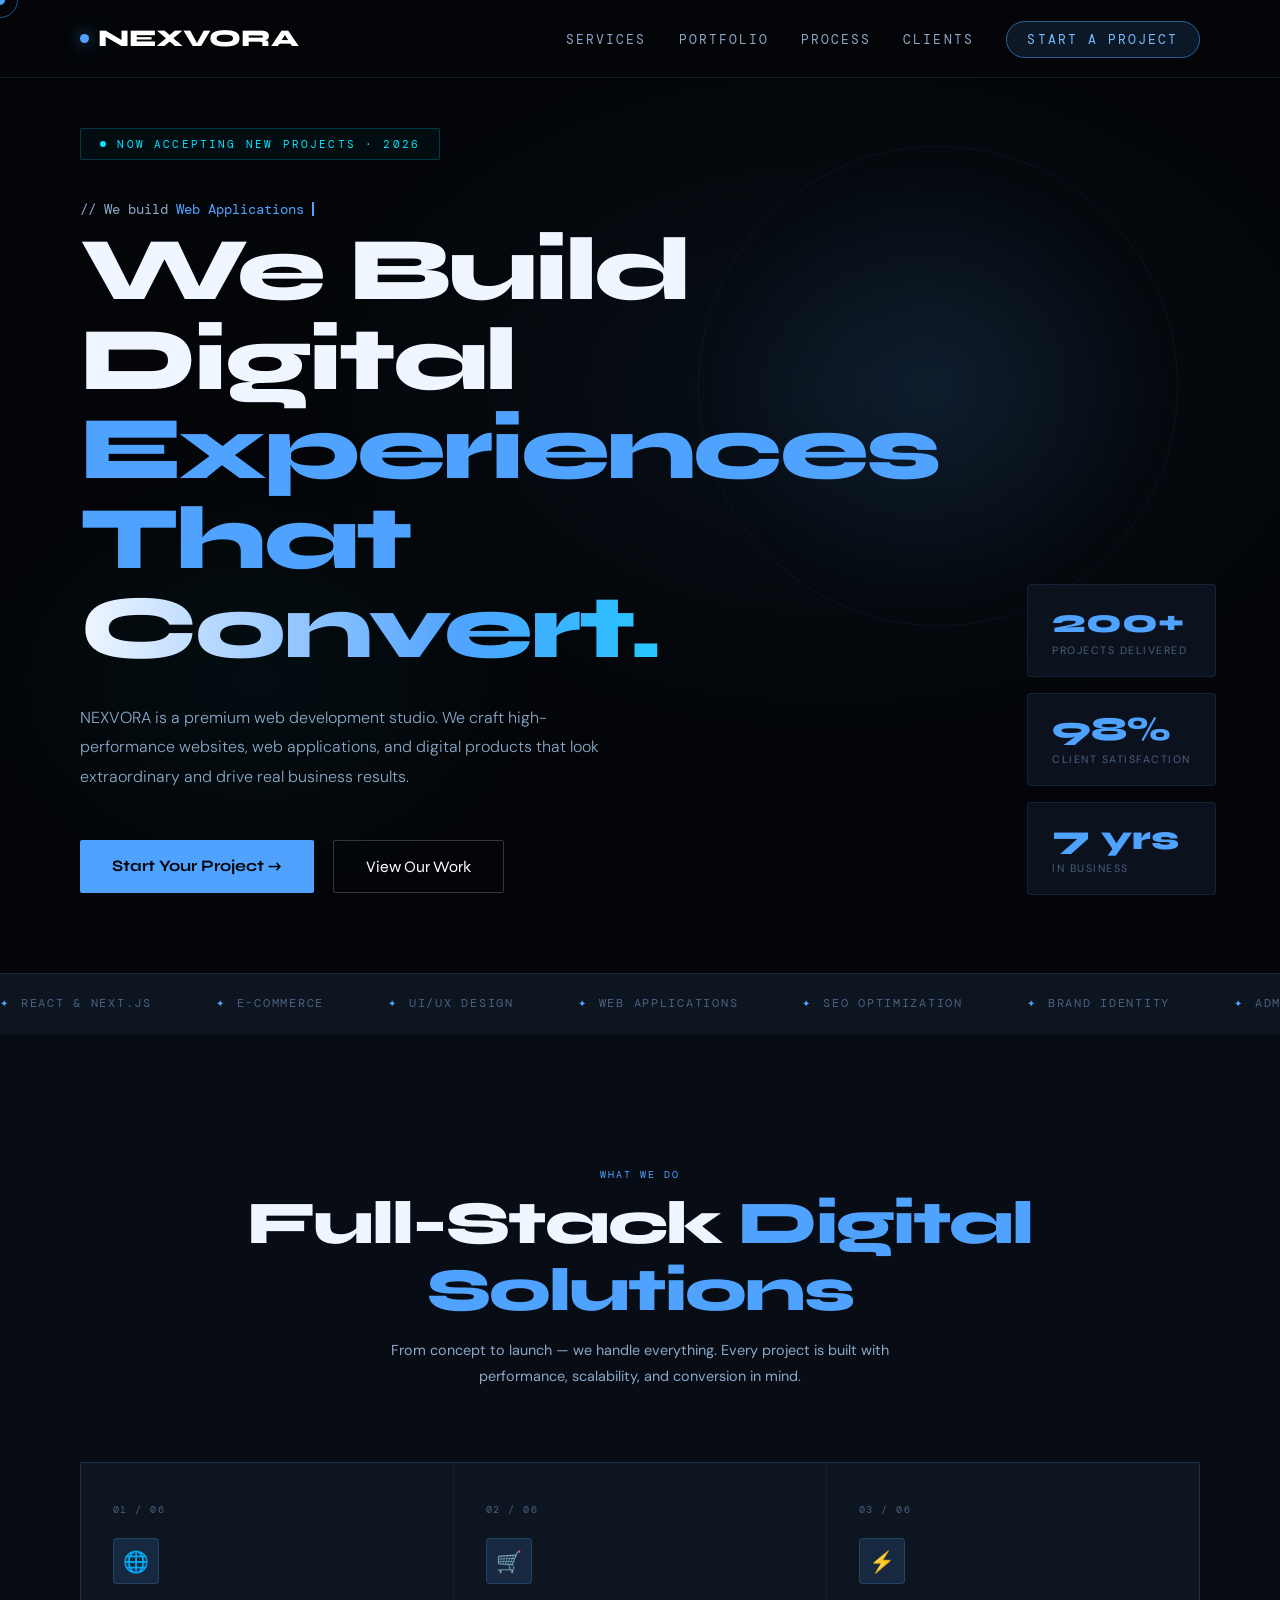
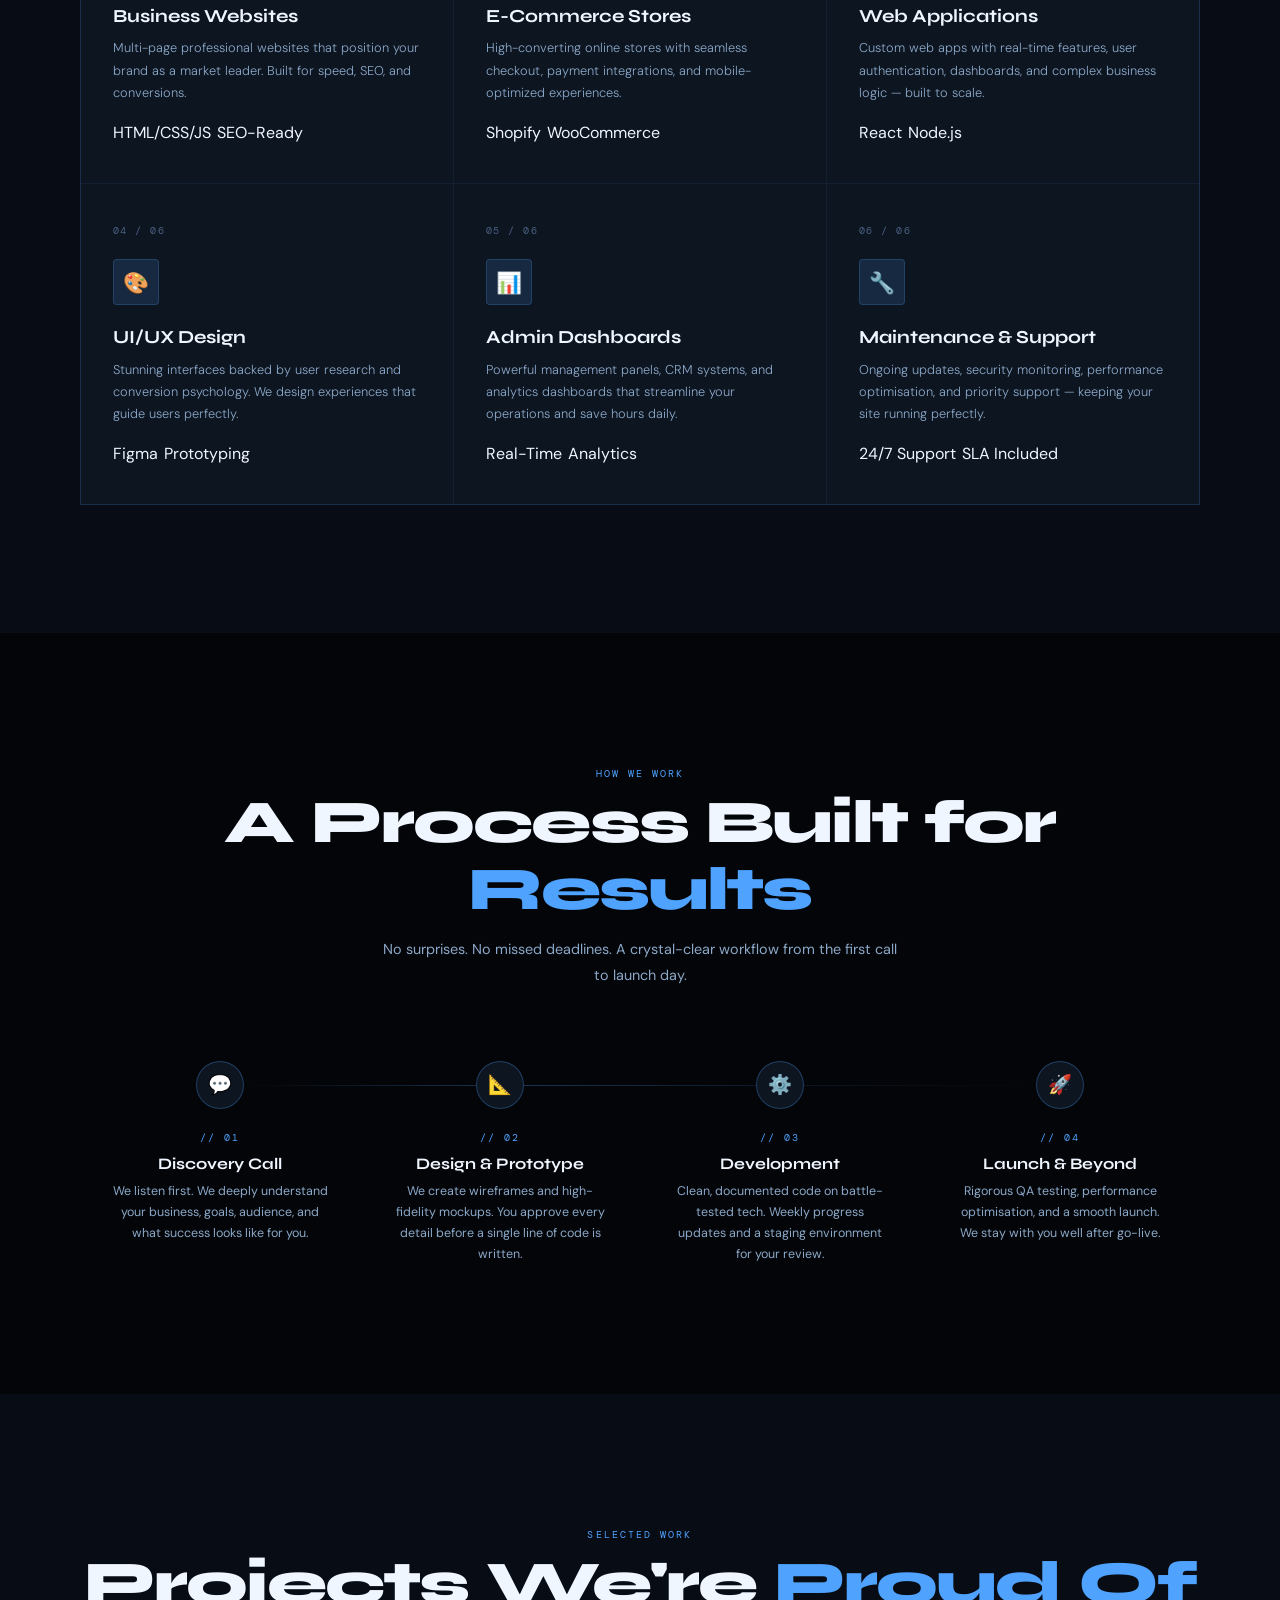
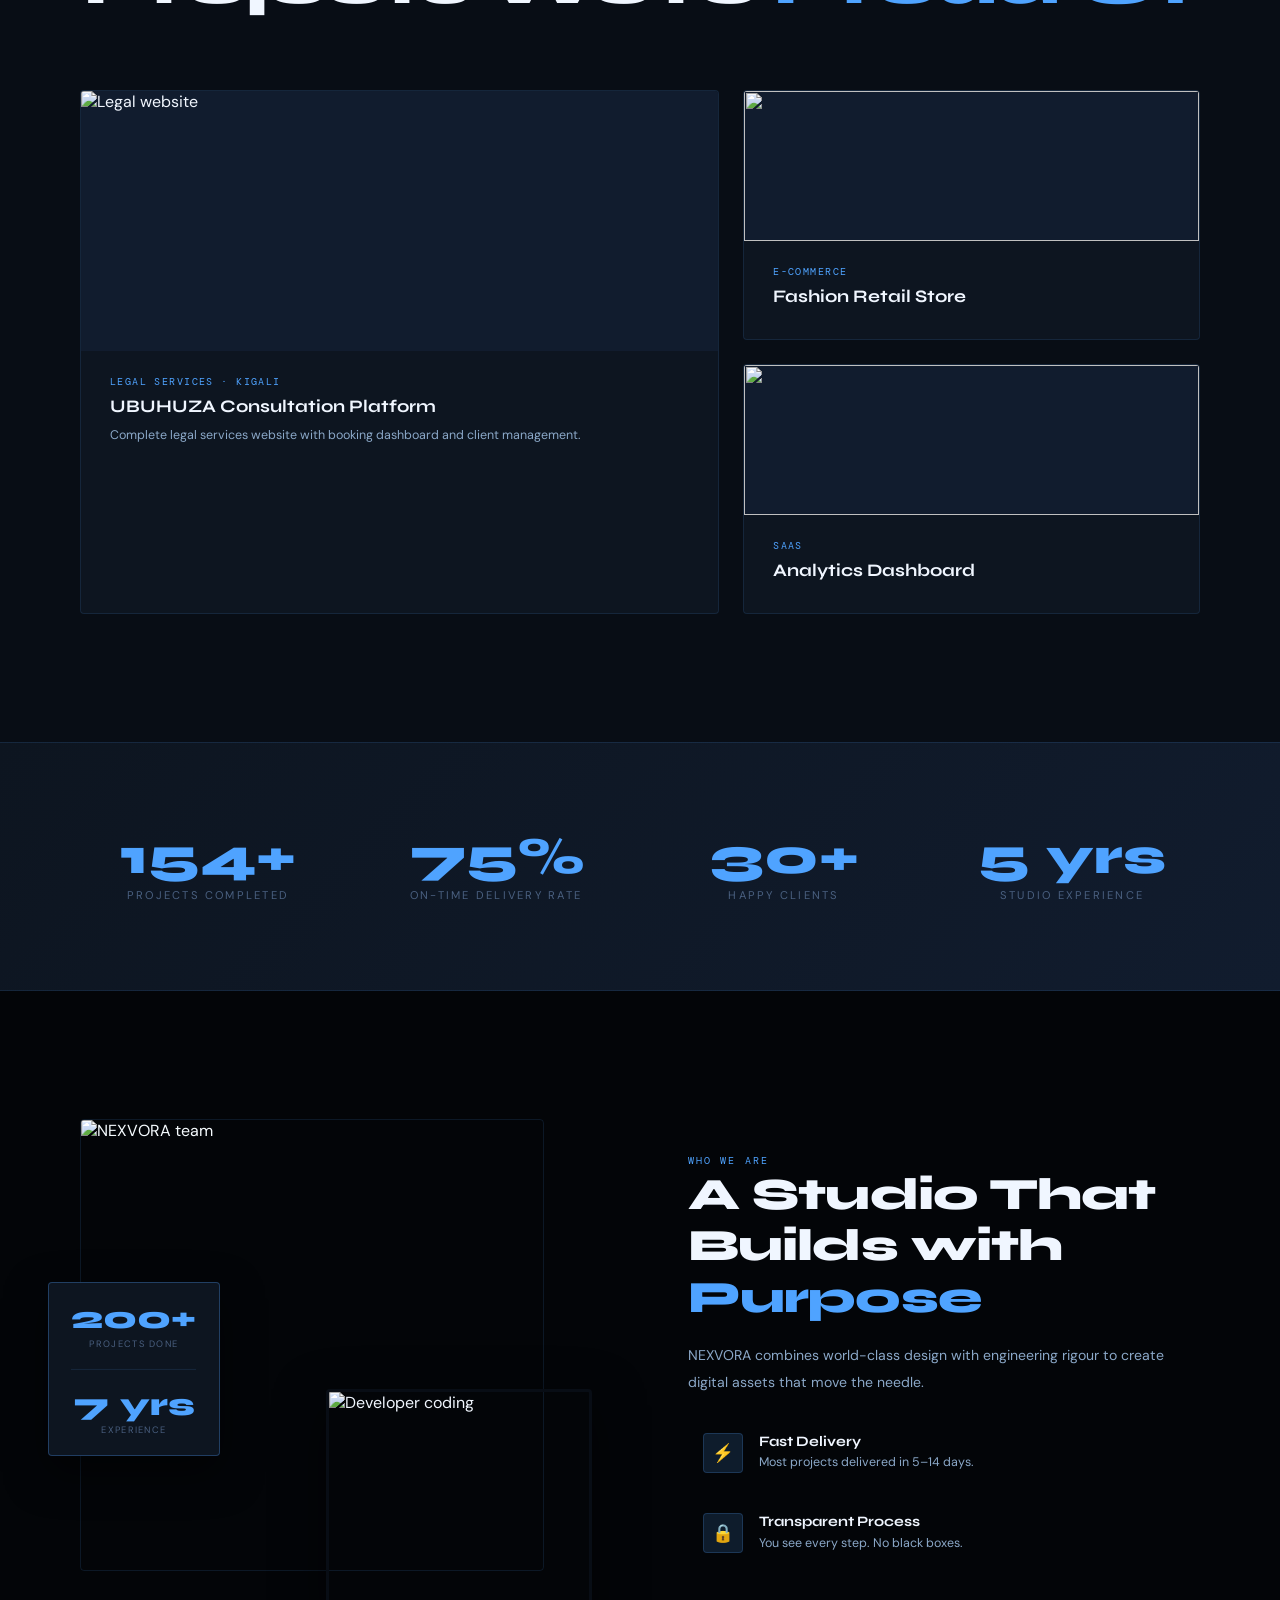
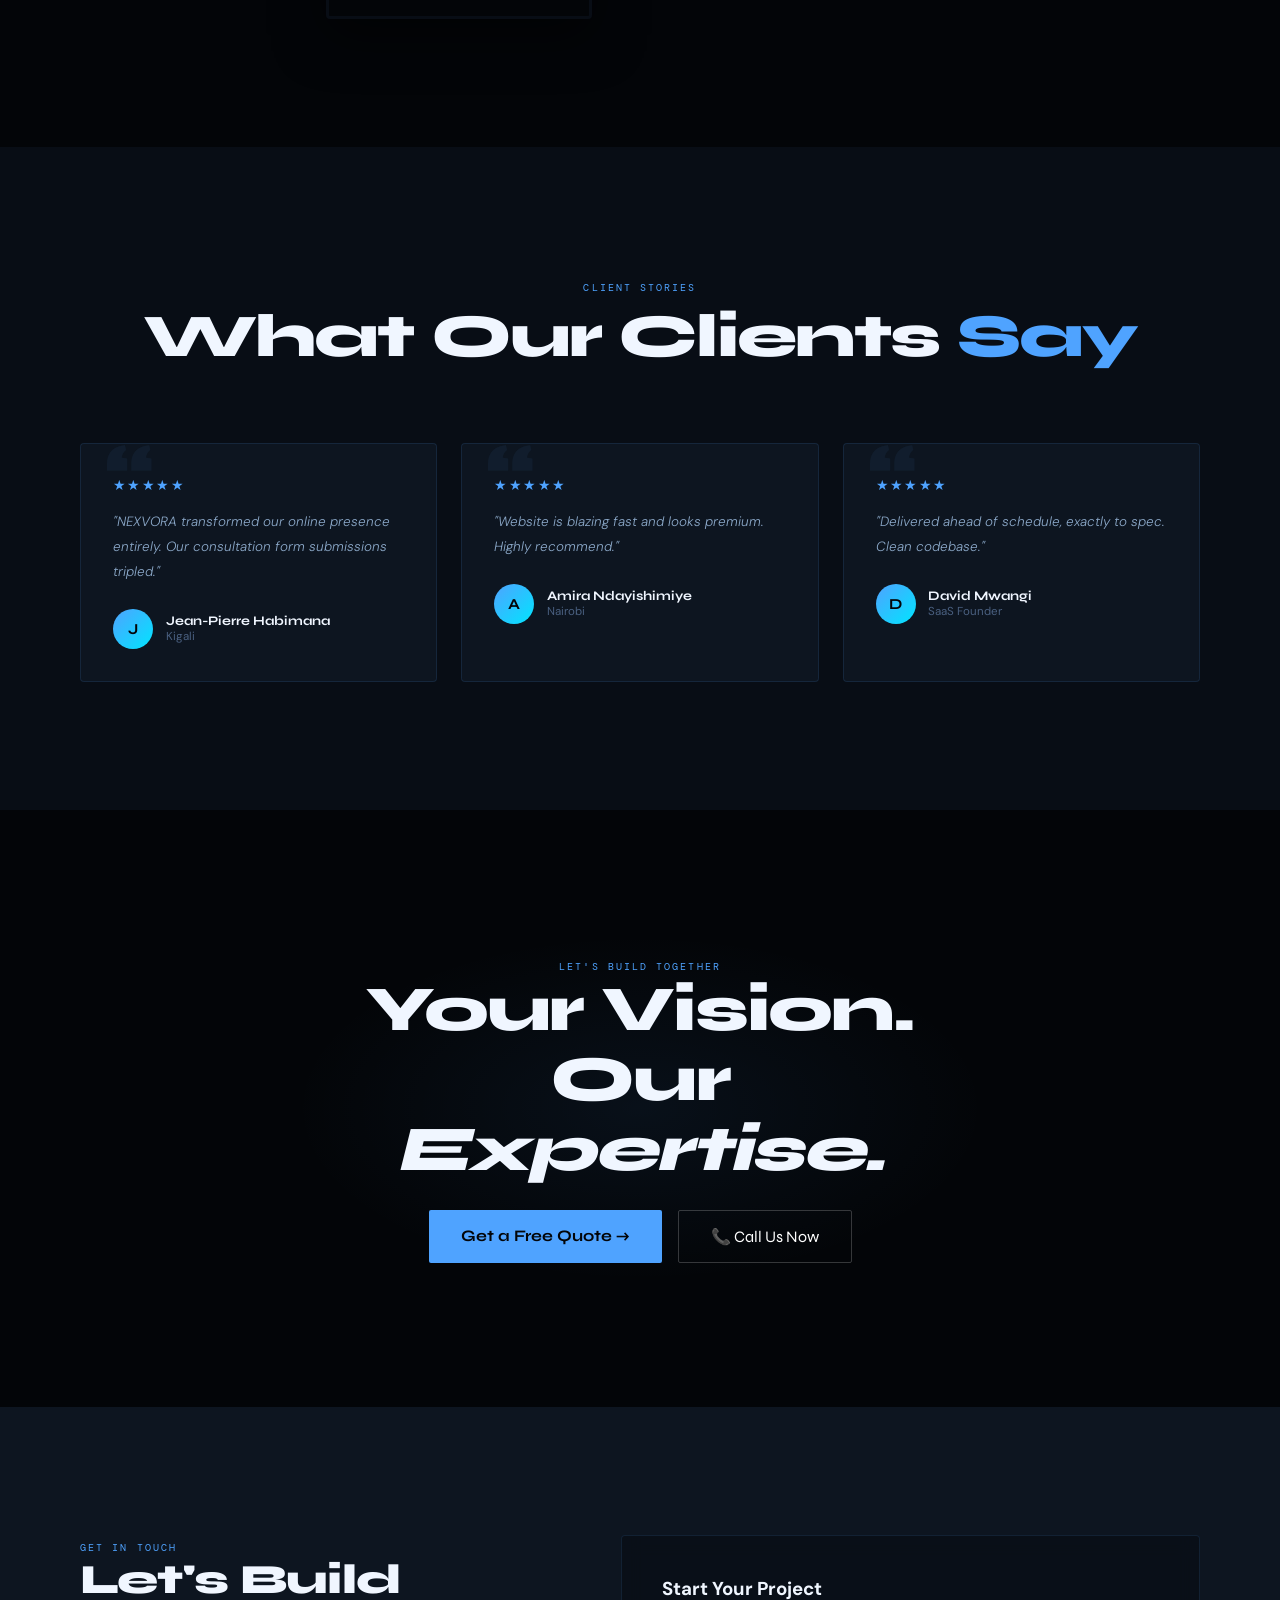
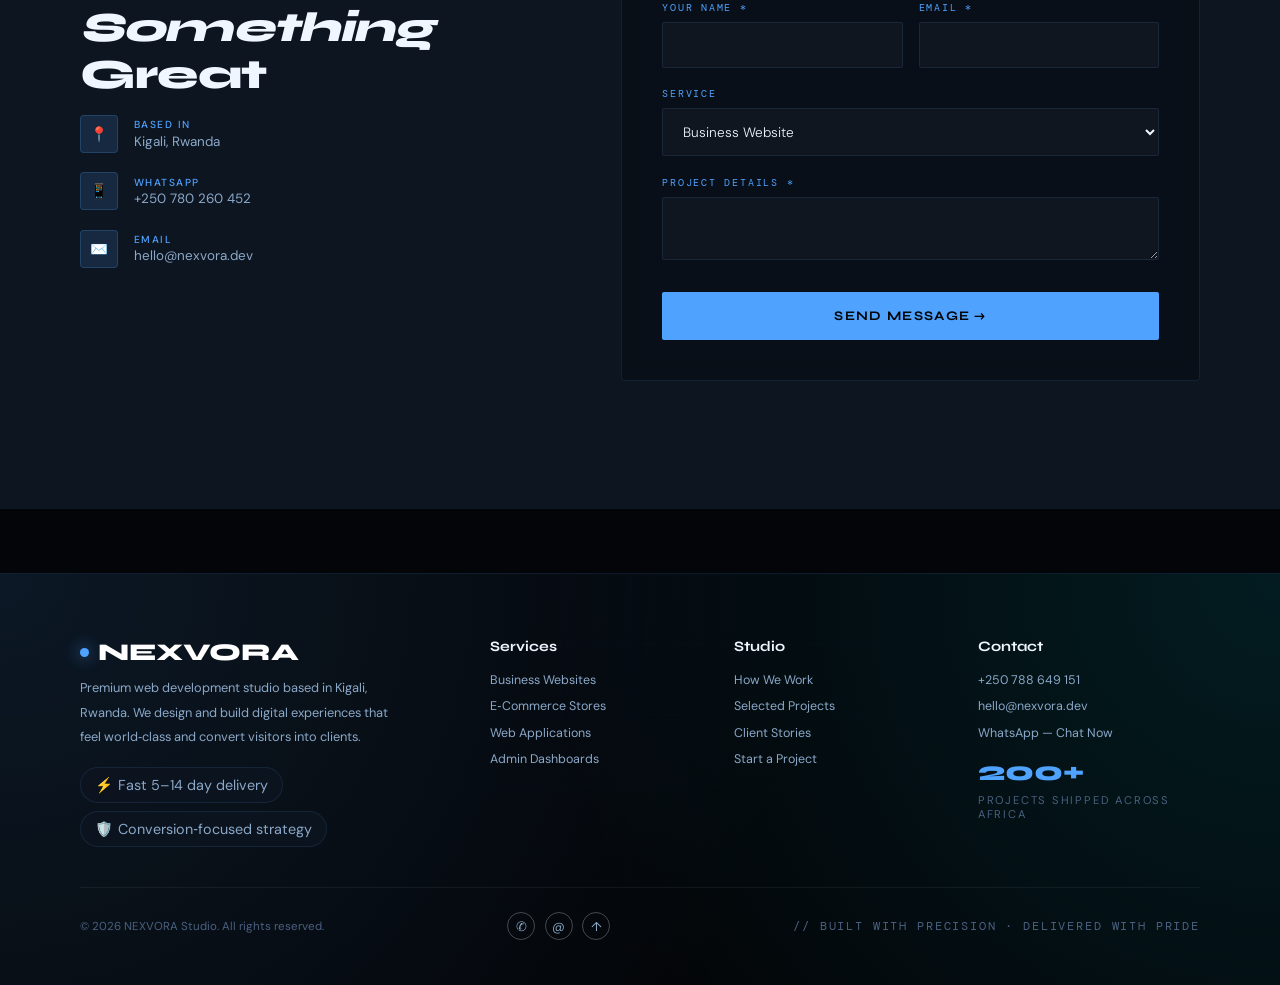
==== commit 12a717f3: "Fix form UI and admin lead capture Made-with: Cursor" ====
--- a/index.html
+++ b/index.html
@@ -145,6 +145,8 @@
 .cf{margin-bottom:1.2rem;}
 .cf label{display:block;font-family:'DM Mono',monospace;font-size:.62rem;letter-spacing:.18em;text-transform:uppercase;color:var(--blue);margin-bottom:.5rem;}
 .cf input,.cf textarea,.cf select{width:100%;background:rgba(255,255,255,.03);border:1px solid var(--border);border-radius:2px;padding:.85rem 1rem;color:var(--white);font-family:'DM Sans',sans-serif;font-size:.85rem;font-weight:300;transition:border-color .25s;outline:none;resize:vertical;}
+.cf select option{background:var(--panel);color:var(--white);}
+.cf select:focus{border-color:var(--blue);}
 .cf-row{display:grid;grid-template-columns:1fr 1fr;gap:1rem;}
 .submit-btn{width:100%;background:var(--blue);color:var(--black);border:none;padding:1rem;font-family:'Syne',sans-serif;font-size:.82rem;font-weight:700;letter-spacing:.1em;text-transform:uppercase;border-radius:2px;cursor:pointer;transition:background .25s,box-shadow .25s;margin-top:.5rem;}
 .contact-success{display:none;text-align:center;padding:3rem 1rem;}
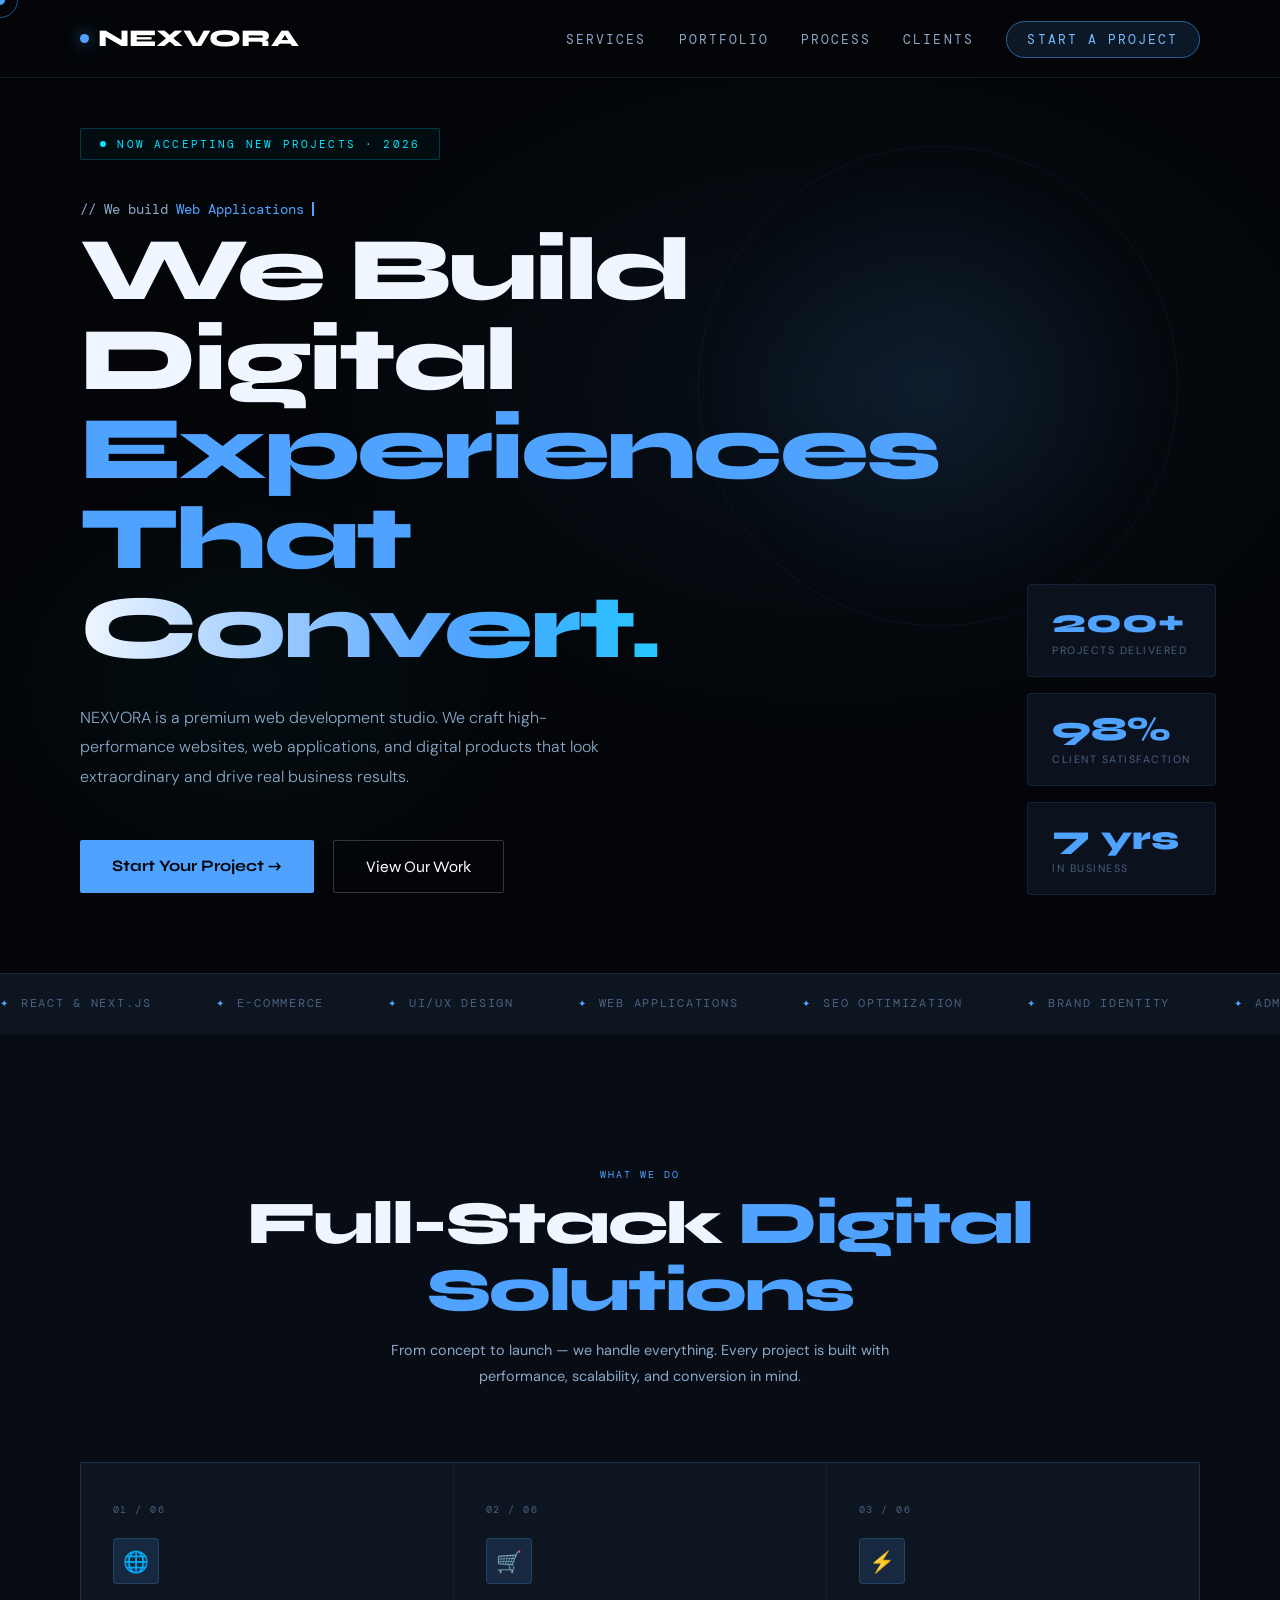
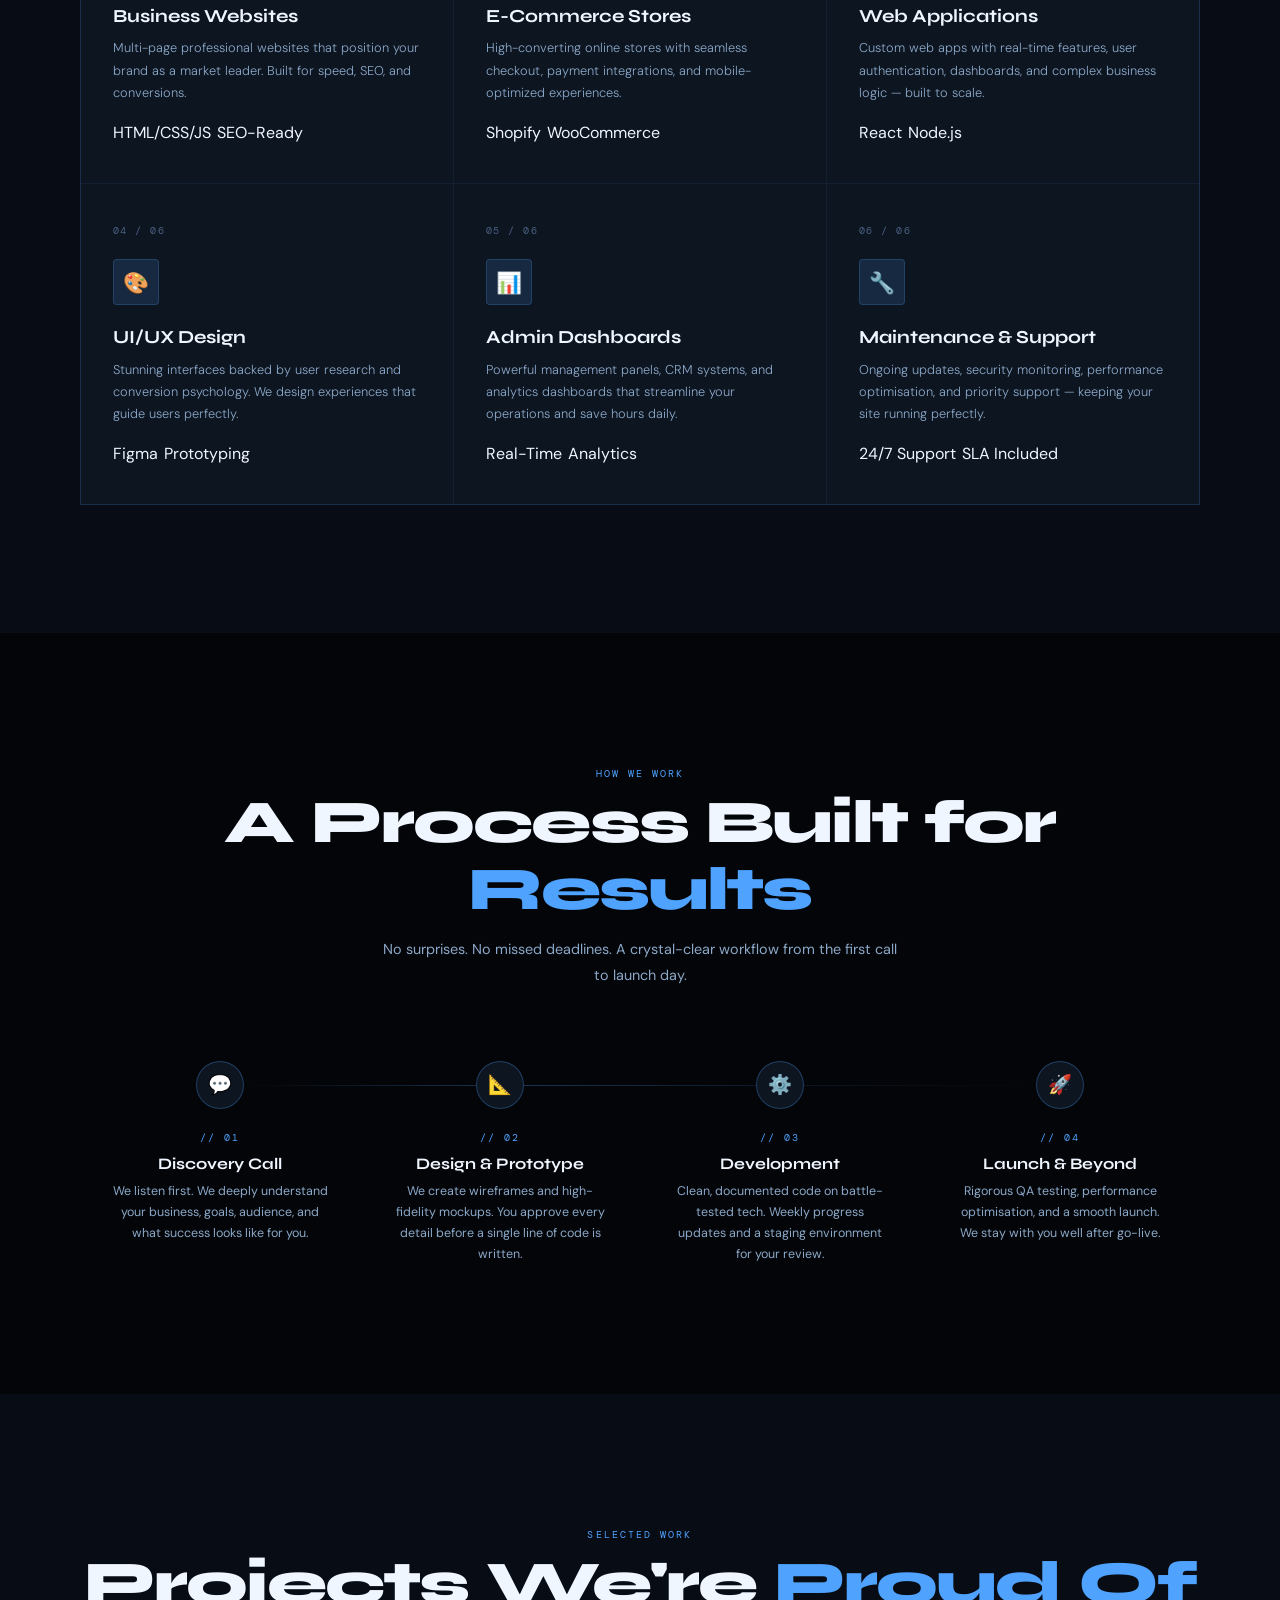
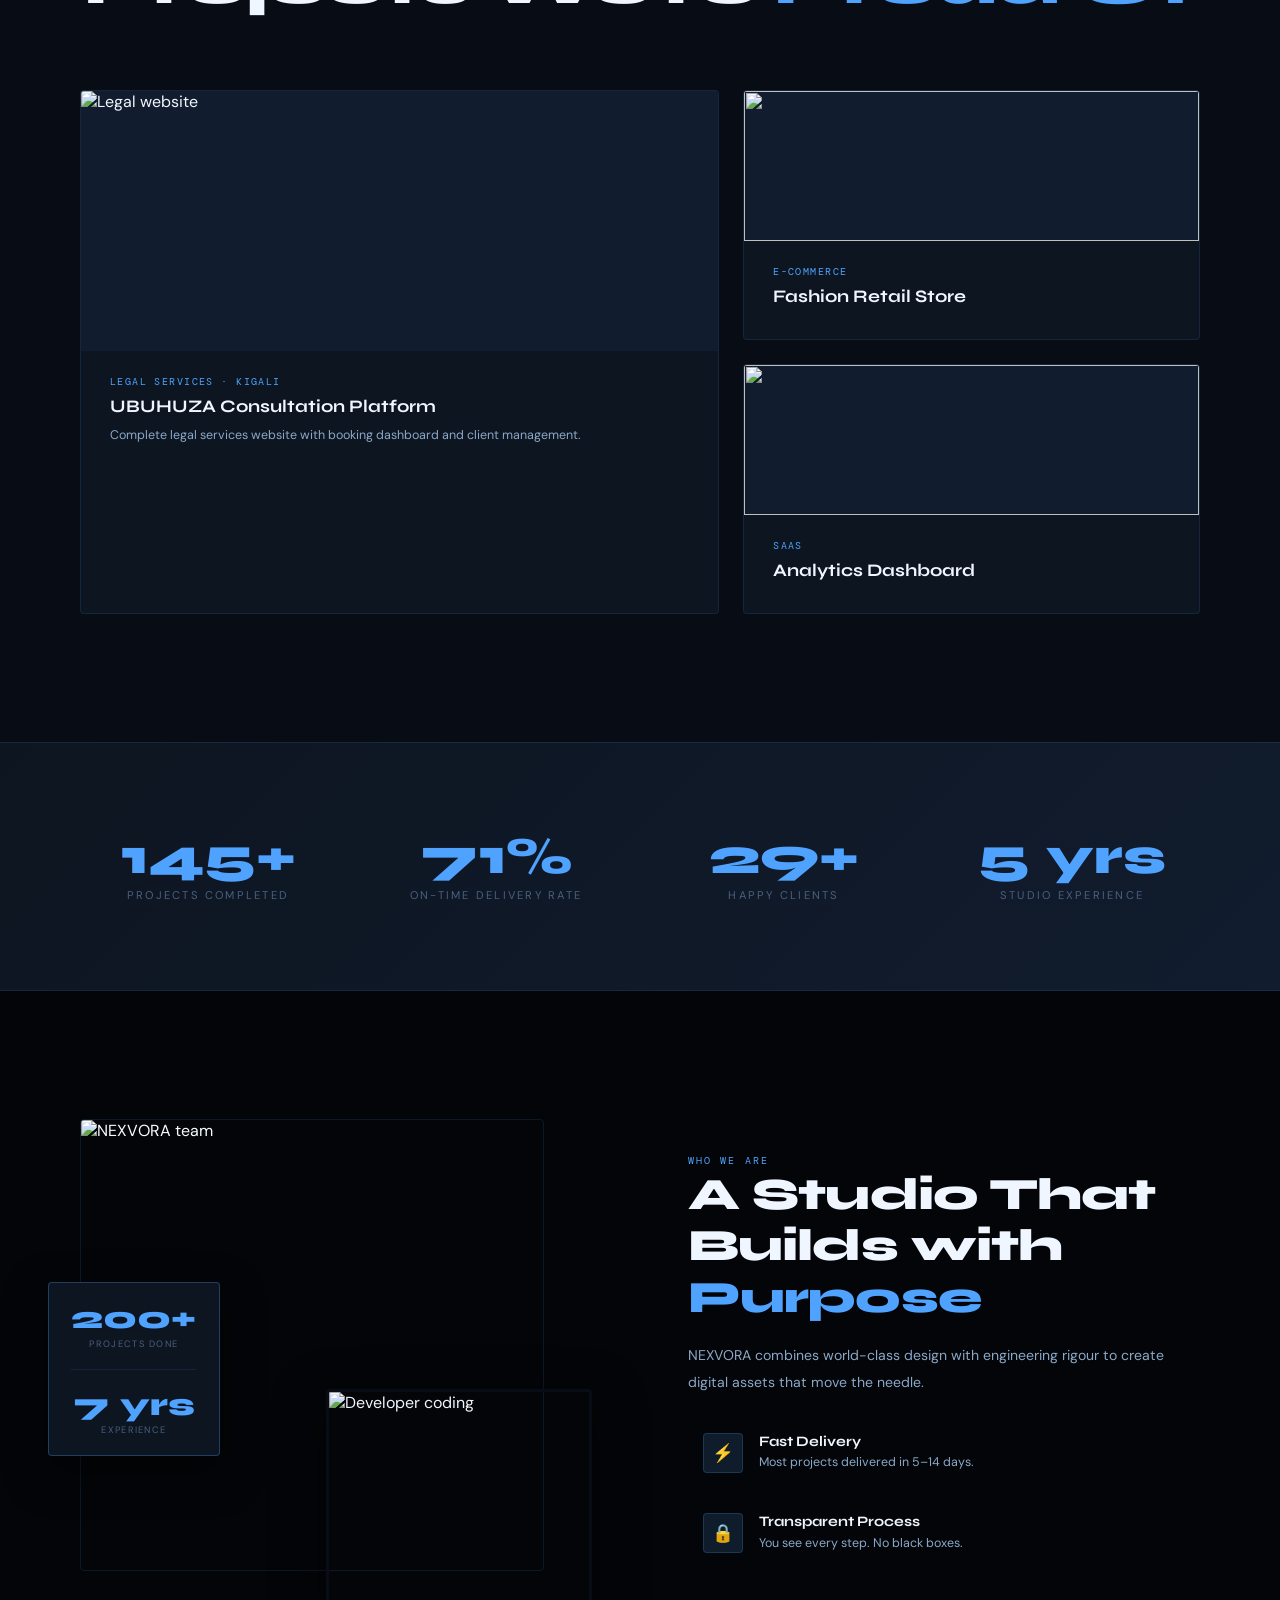
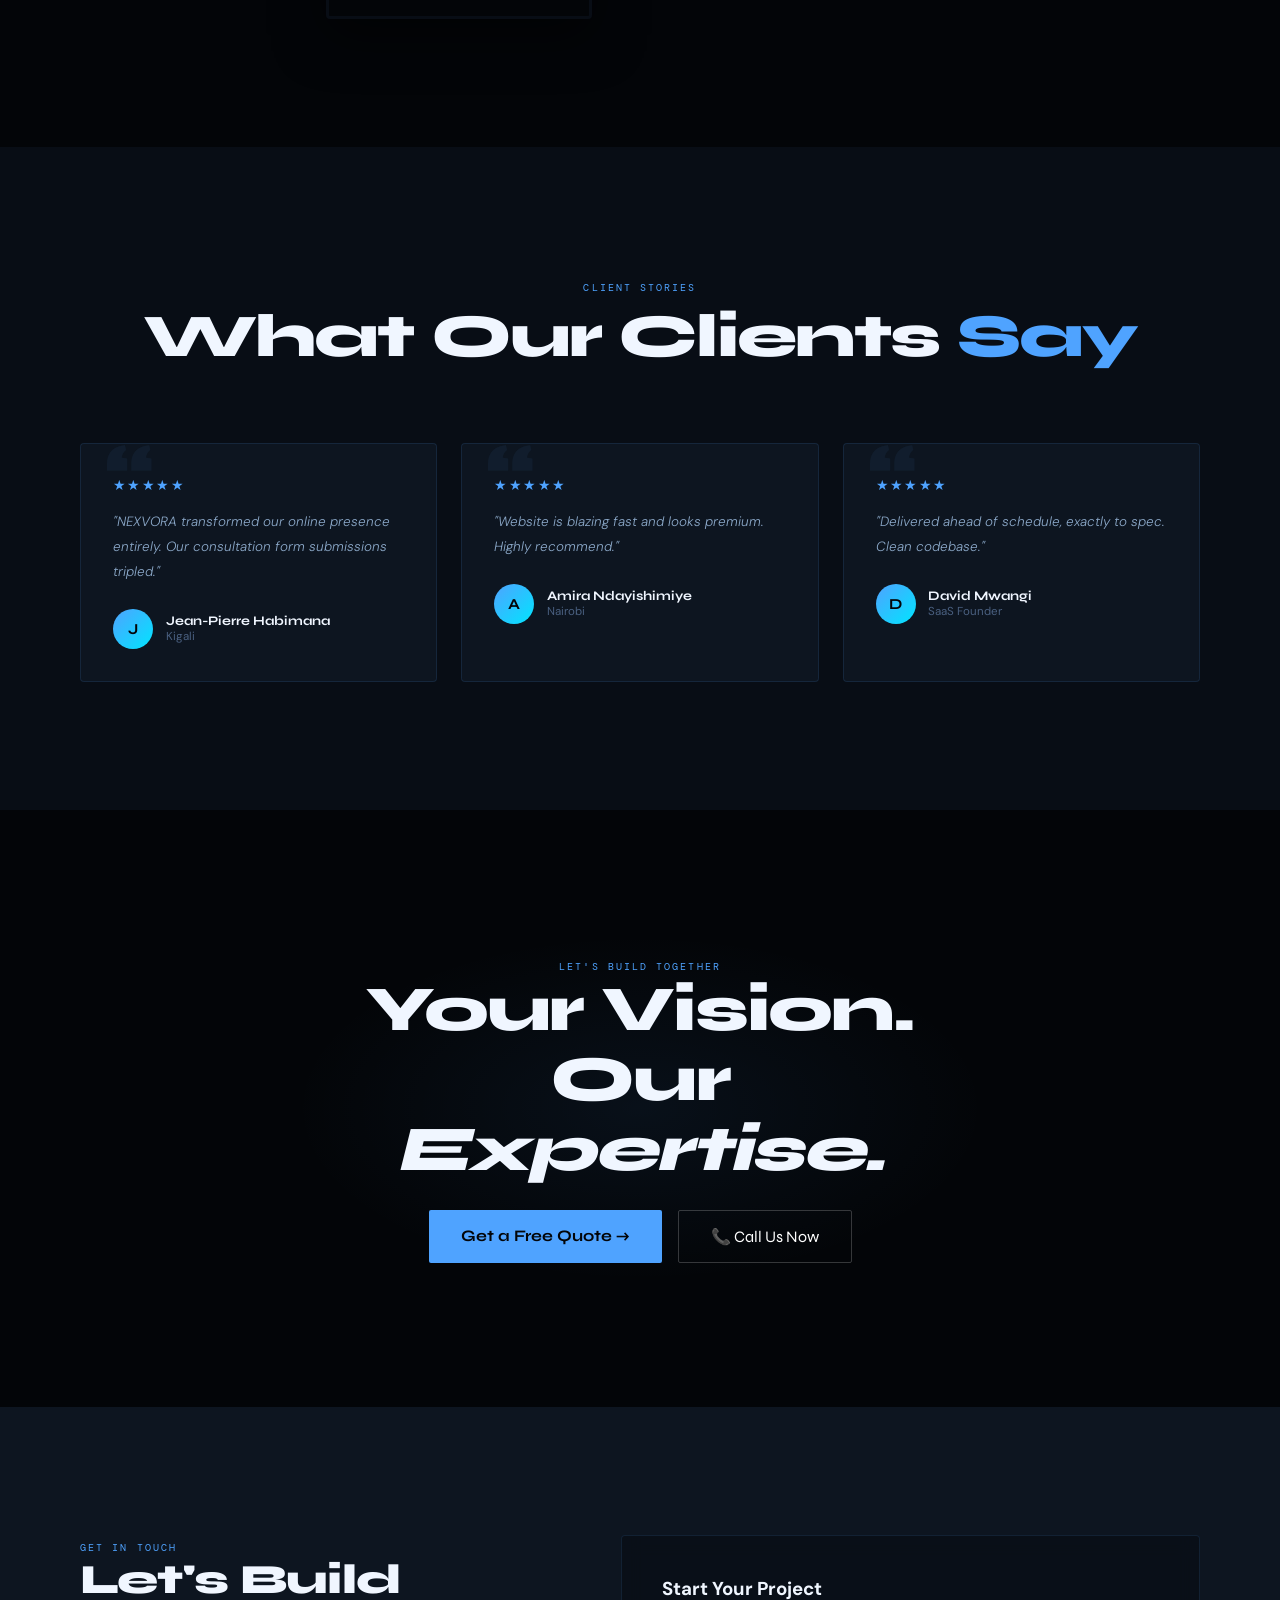
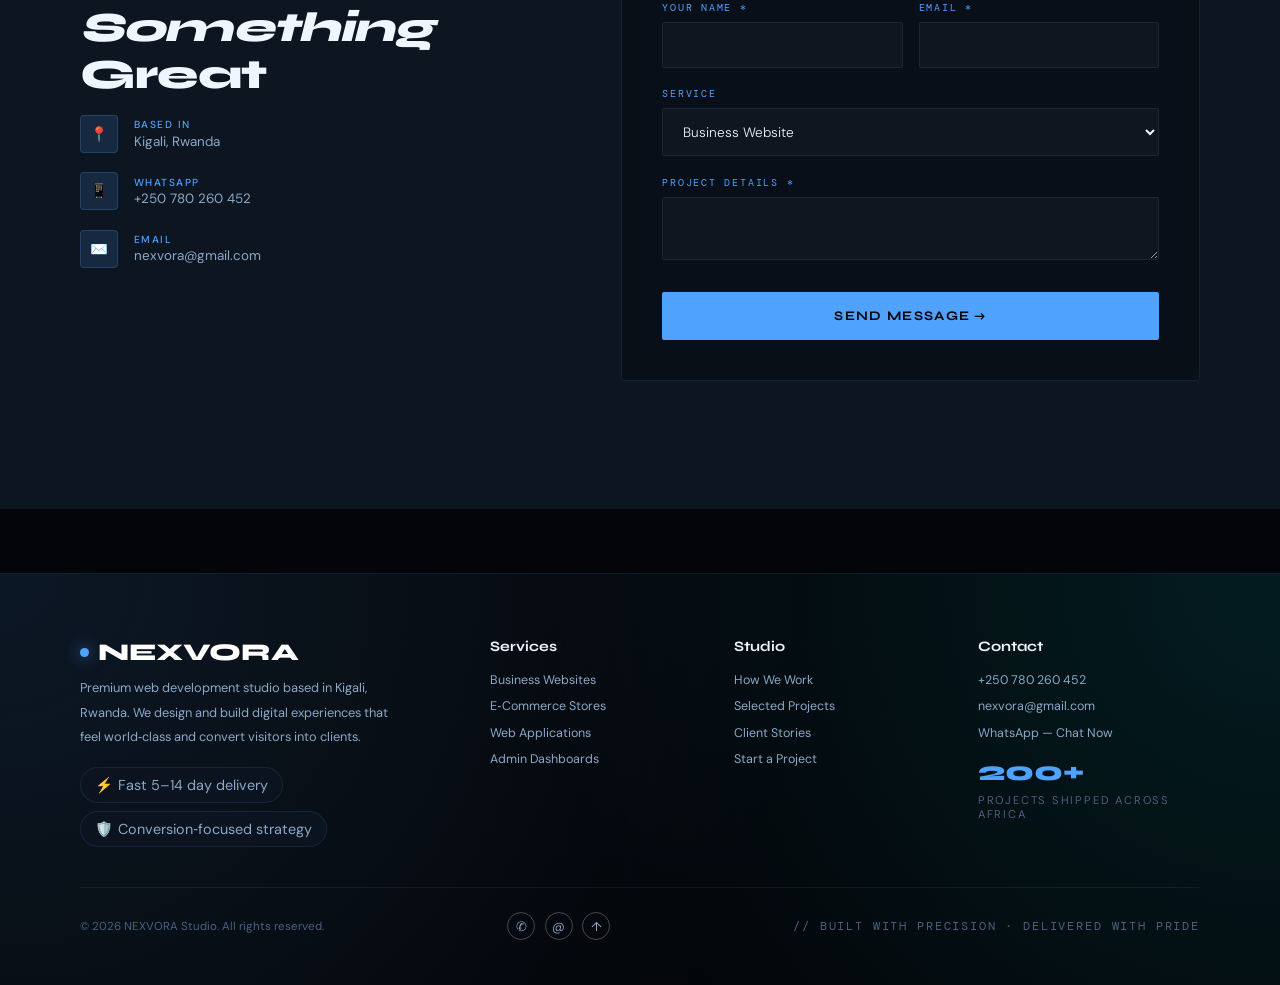
==== commit c549b8db: "Update contact phone and email Made-with: Cursor" ====
--- a/index.html
+++ b/index.html
@@ -320,7 +320,7 @@
     <h2>Your Vision.<br>Our <em>Expertise.</em></h2>
     <div class="cta-btns">
       <a href="#contact" class="btn-primary">Get a Free Quote →</a>
-      <a href="tel:+250788649151" class="btn-outline">📞 Call Us Now</a>
+      <a href="tel:+250780260452" class="btn-outline">📞 Call Us Now</a>
     </div>
   </div>
 </section>
@@ -333,7 +333,7 @@
       <h2>Let's Build <em>Something</em> Great</h2>
       <div class="contact-detail"><div class="cd-icon">📍</div><div><div class="cd-label">Based In</div><div class="cd-val">Kigali, Rwanda</div></div></div>
       <div class="contact-detail"><div class="cd-icon">📱</div><div><div class="cd-label">WhatsApp</div><div class="cd-val">+250 780 260 452</div></div></div>
-      <div class="contact-detail"><div class="cd-icon">✉️</div><div><div class="cd-label">Email</div><div class="cd-val">hello@nexvora.dev</div></div></div>
+      <div class="contact-detail"><div class="cd-icon">✉️</div><div><div class="cd-label">Email</div><div class="cd-val">nexvora@gmail.com</div></div></div>
     </div>
     <div class="contact-form-box reveal">
       <h3>Start Your Project</h3>
@@ -388,9 +388,9 @@
     <div class="footer-col">
       <h5>Contact</h5>
       <ul>
-        <li><a href="tel:+250788649151">+250 788 649 151</a></li>
-        <li><a href="mailto:hello@nexvora.dev">hello@nexvora.dev</a></li>
-        <li><a href="https://wa.me/250788649151">WhatsApp — Chat Now</a></li>
+        <li><a href="tel:+250780260452">+250 780 260 452</a></li>
+        <li><a href="mailto:nexvora@gmail.com">nexvora@gmail.com</a></li>
+        <li><a href="https://wa.me/250780260452">WhatsApp — Chat Now</a></li>
       </ul>
       <div class="footer-badge-row" style="margin-top:1rem;">
         <span class="footer-metric">200+</span>
@@ -401,8 +401,8 @@
   <div class="footer-bottom">
     <span>© 2026 NEXVORA Studio. All rights reserved.</span>
     <div class="footer-social">
-      <a href="https://wa.me/250788649151" aria-label="WhatsApp">✆</a>
-      <a href="mailto:hello@nexvora.dev" aria-label="Email">@</a>
+      <a href="https://wa.me/250780260452" aria-label="WhatsApp">✆</a>
+      <a href="mailto:nexvora@gmail.com" aria-label="Email">@</a>
       <a href="#top" aria-label="Back to top">↑</a>
     </div>
     <span>// Built with precision · Delivered with pride</span>
